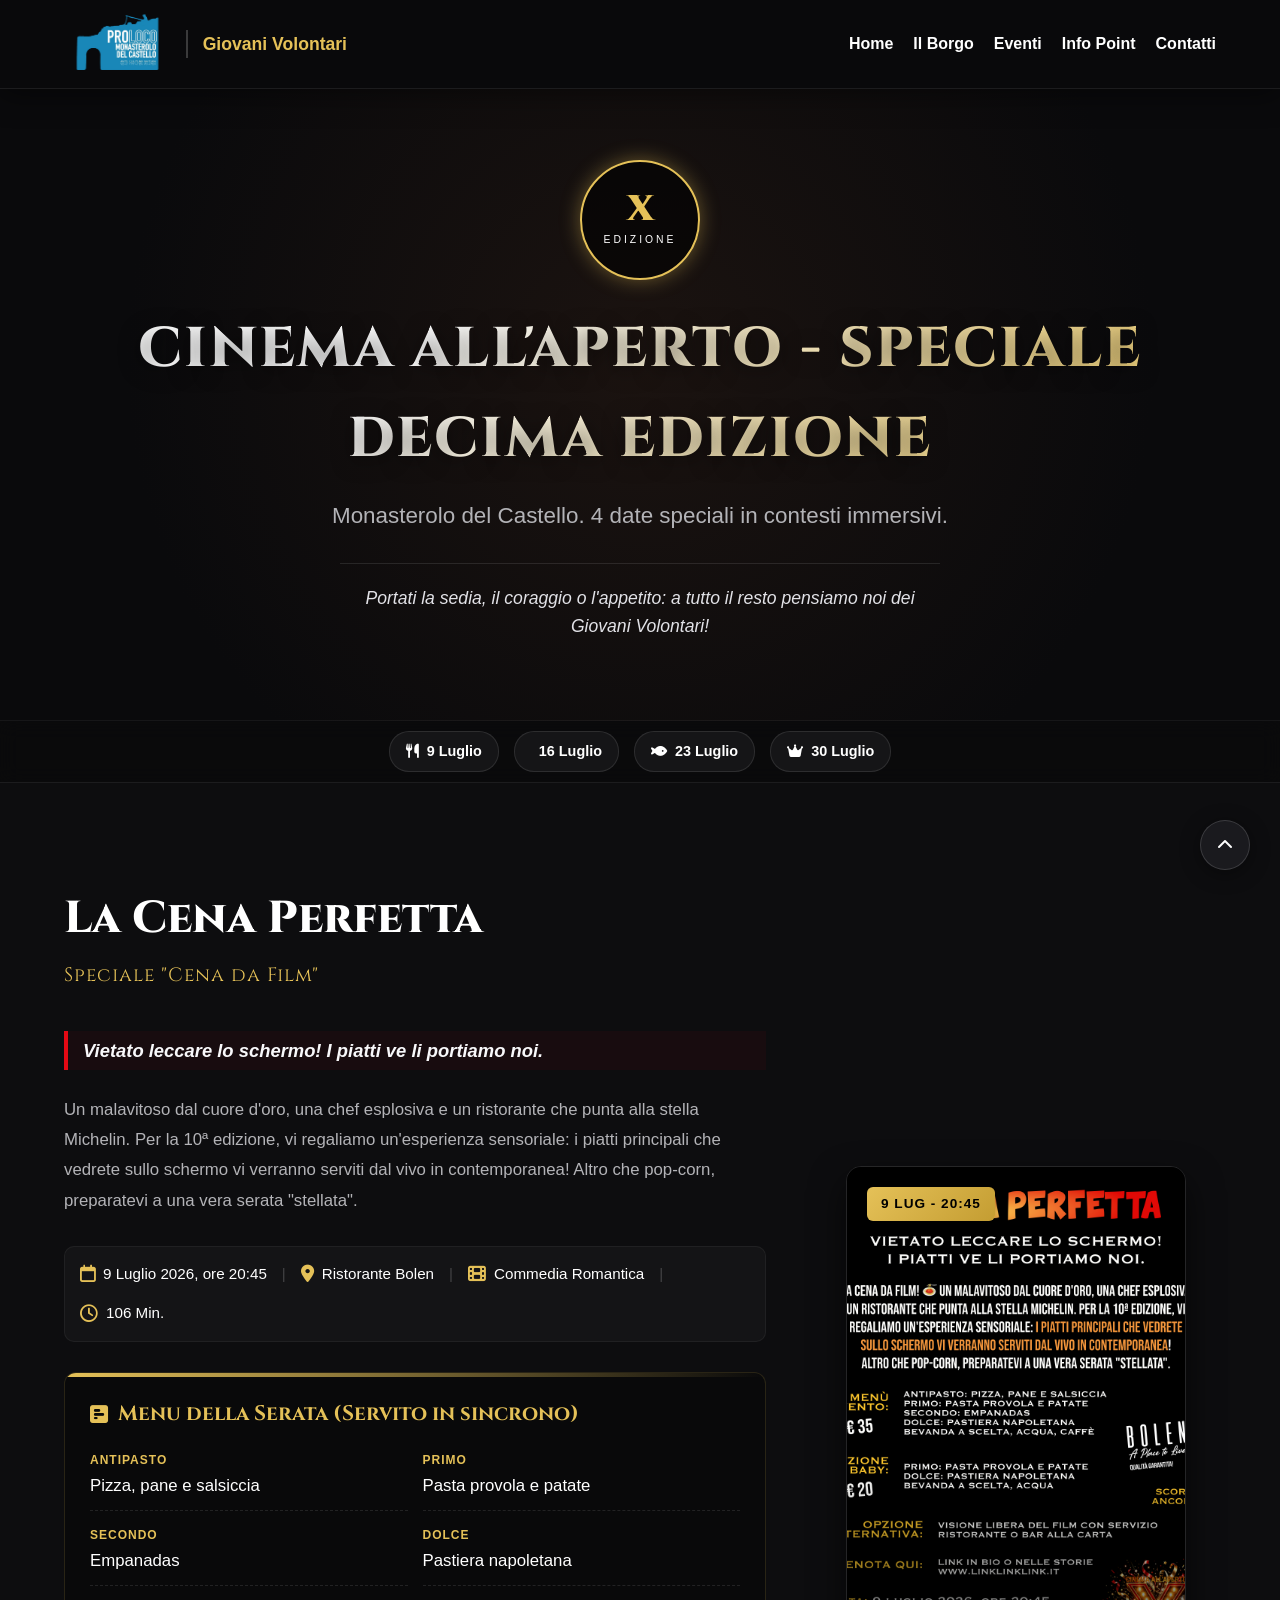
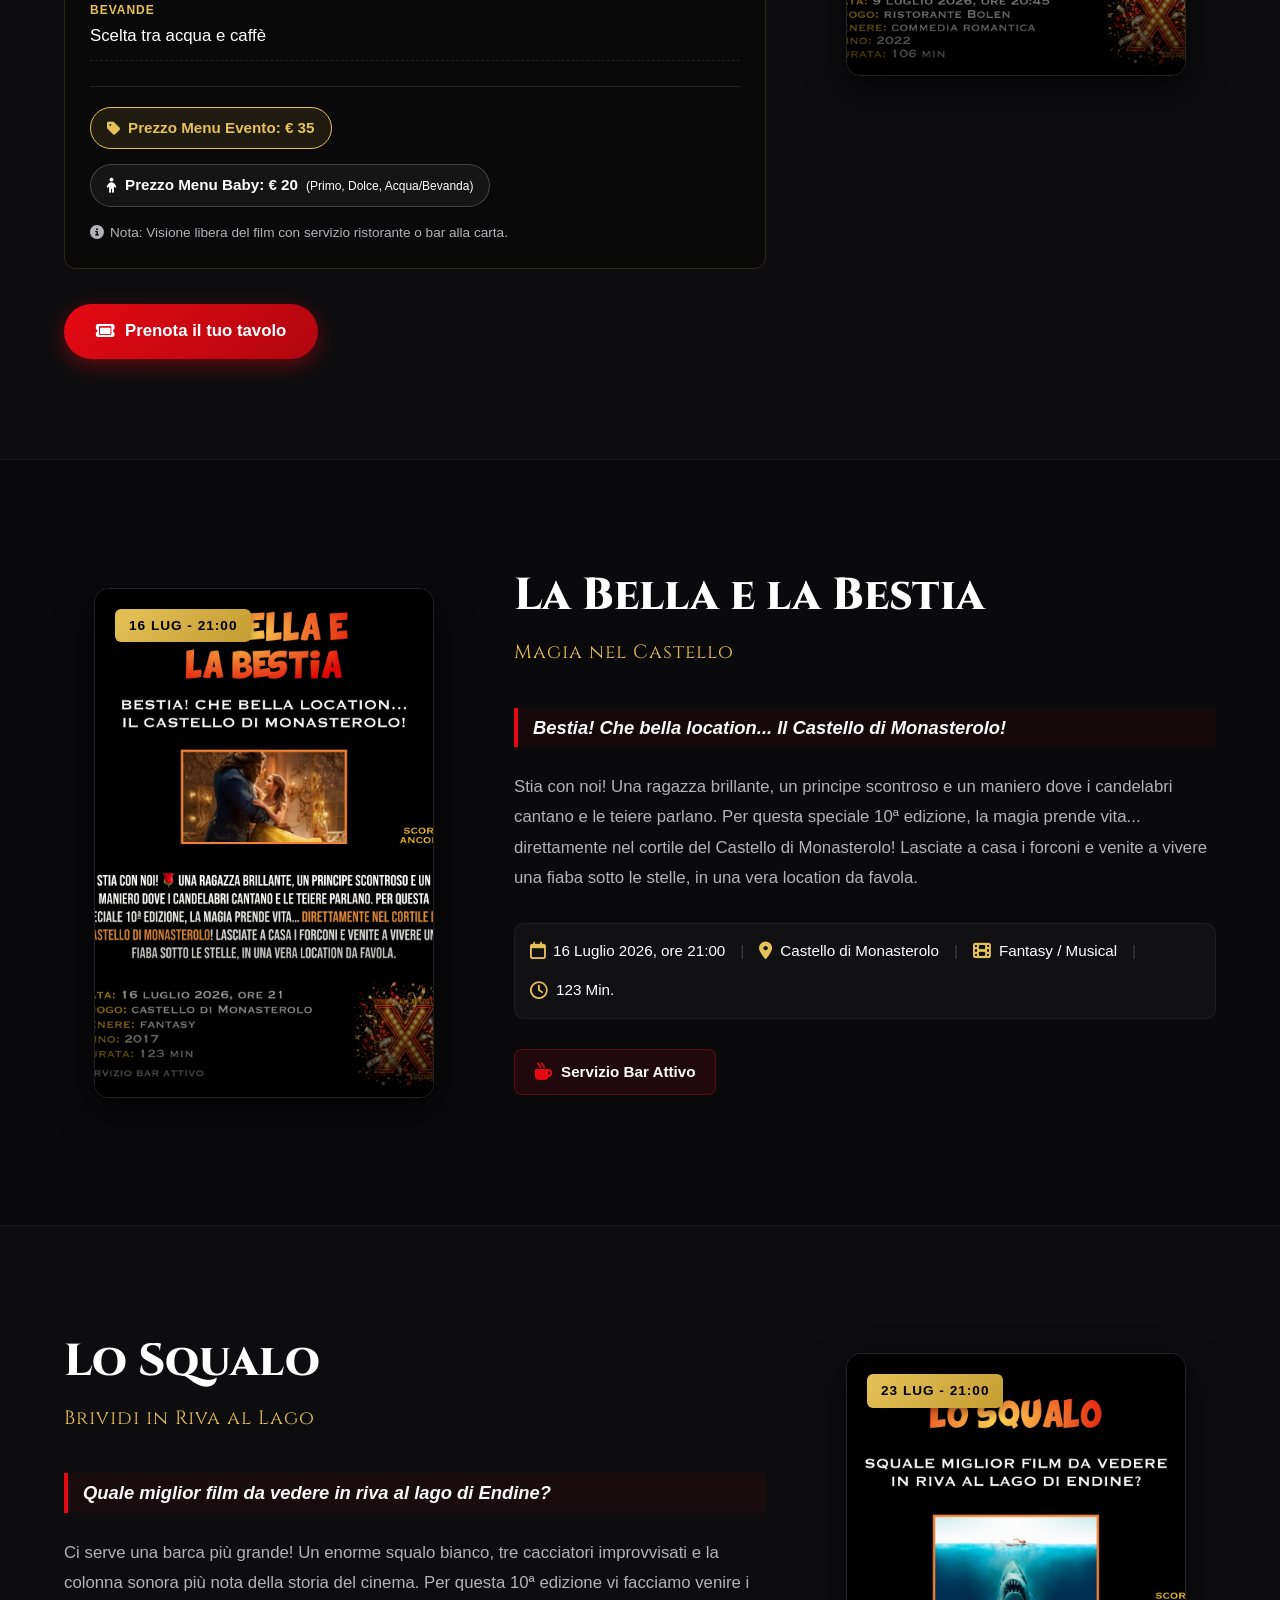
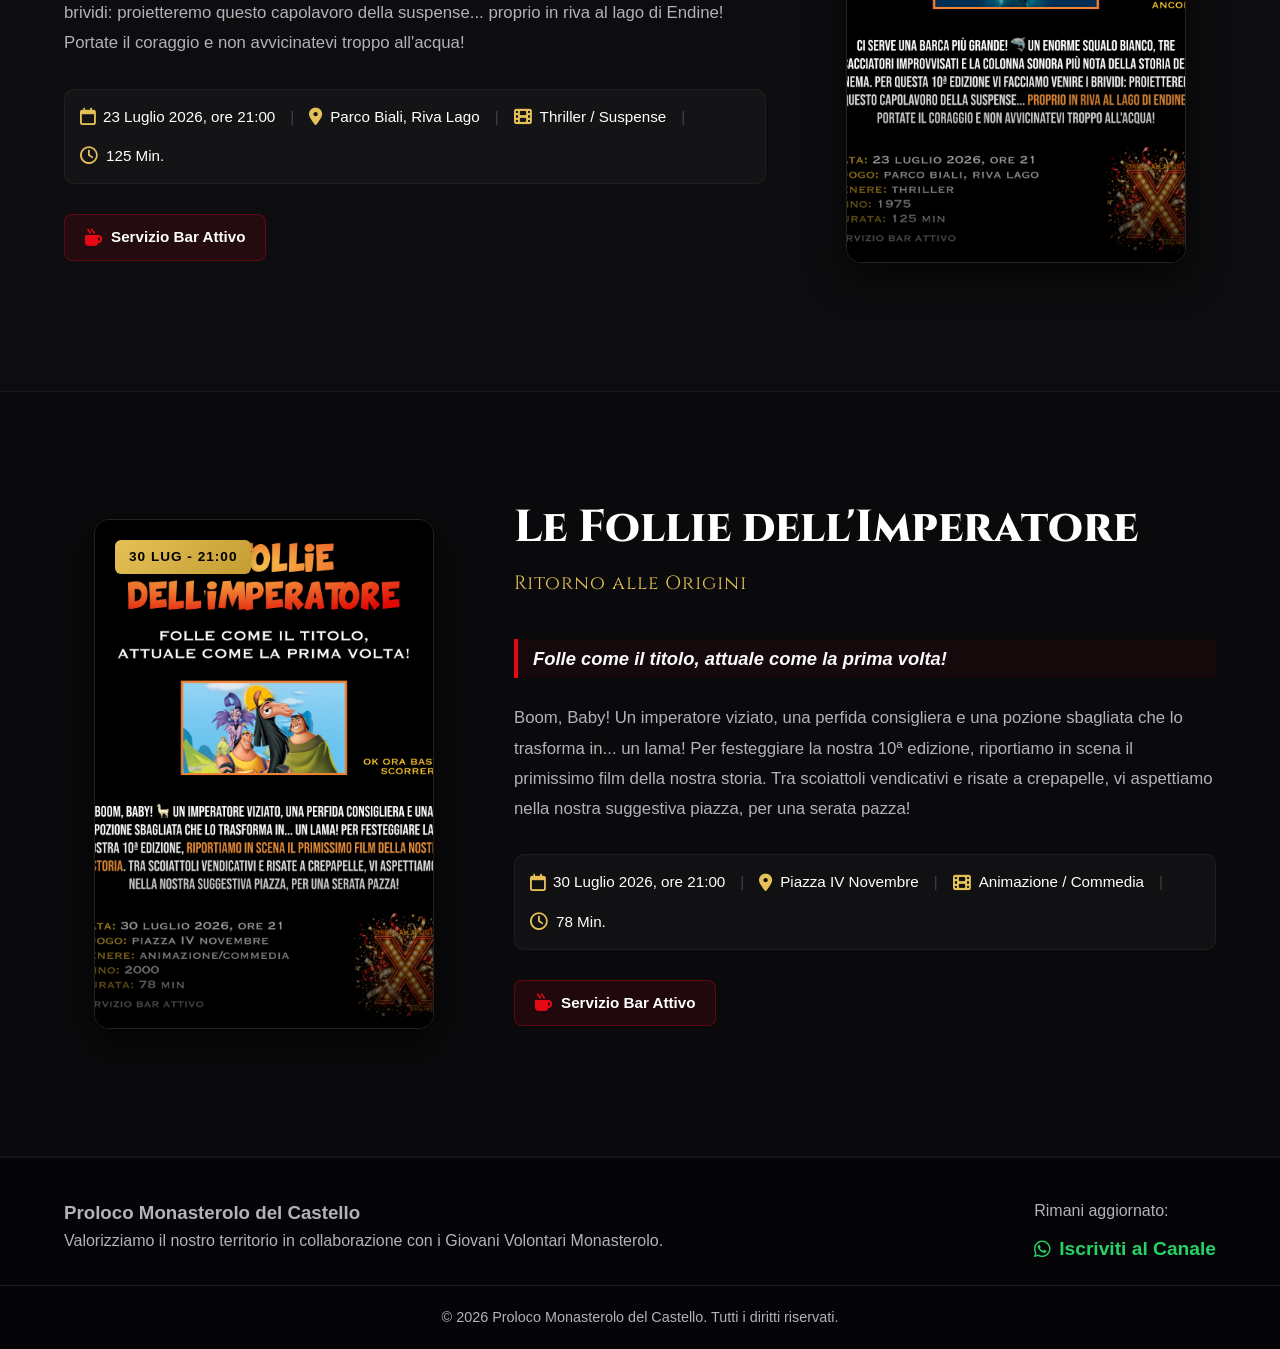
==== cinema-decima-edizione.html @ 90b1f56e "Aggiunta pagina cinema" ====
<!DOCTYPE html>
<html lang="it">
<head>
    <meta charset="UTF-8">
    <meta name="viewport" content="width=device-width, initial-scale=1.0">
    <title>Cinema all'Aperto - Decima Edizione | Giovani Volontari Monasterolo</title>
    <link rel="stylesheet" href="assets/css/style.css">
    <link rel="stylesheet" href="https://cdnjs.cloudflare.com/ajax/libs/font-awesome/6.4.0/css/all.min.css">
    <!-- Premium Google Fonts for Cinematic Look -->
    <link href="https://fonts.googleapis.com/css2?family=Cinzel:wght@600;800;900&family=Outfit:wght@300;400;500;600;700&display=swap" rel="stylesheet">
    
    <style>
        /* --- Tema Scuro Cinematografico e Variabili Locali --- */
        :root {
            --cinema-dark: #0a0a0c;
            --cinema-card: #141418;
            --cinema-gold: #e5c158;
            --cinema-gold-glow: rgba(229, 193, 88, 0.4);
            --cinema-red: #e50914;
            --cinema-red-glow: rgba(229, 9, 20, 0.4);
            --cinema-text-gray: #b3b3b7;
            --font-display: 'Cinzel', serif;
            --font-body: 'Outfit', sans-serif;
        }

        body.cinema-theme {
            background-color: var(--cinema-dark);
            color: #ffffff;
            font-family: var(--font-body);
            overflow-x: hidden;
            scroll-behavior: smooth;
        }

        /* --- Navbar Override --- */
        .cinema-theme .navbar {
            background-color: rgba(10, 10, 12, 0.95);
            backdrop-filter: blur(10px);
            border-bottom: 1px solid rgba(255, 255, 255, 0.08);
            box-shadow: 0 4px 30px rgba(0, 0, 0, 0.5);
        }

        .cinema-theme .navbar .logo-group .giovani-link {
            color: var(--cinema-gold);
            border-left-color: rgba(255, 255, 255, 0.2);
        }

        .cinema-theme .navbar .logo-group .giovani-link:hover {
            color: #ffffff;
            text-shadow: 0 0 10px var(--cinema-gold-glow);
        }

        .cinema-theme .nav-links a {
            color: #ffffff;
        }

        .cinema-theme .nav-links a:hover {
            color: var(--cinema-gold);
            text-shadow: 0 0 8px var(--cinema-gold-glow);
        }

        /* --- Header Celebrativo --- */
        .cinema-header {
            position: relative;
            padding: 160px 0 80px 0;
            background: radial-gradient(circle at center, #1b1310 0%, var(--cinema-dark) 70%);
            text-align: center;
            border-bottom: 1px solid rgba(255, 255, 255, 0.05);
        }

        .celebrative-badge {
            display: inline-flex;
            flex-direction: column;
            align-items: center;
            justify-content: center;
            border: 2px solid var(--cinema-gold);
            padding: 15px 25px;
            border-radius: 50%;
            width: 120px;
            height: 120px;
            margin-bottom: 25px;
            background: rgba(0, 0, 0, 0.6);
            box-shadow: 0 0 20px var(--cinema-gold-glow);
            animation: pulse-gold 3s infinite;
        }

        .celebrative-badge .number {
            font-family: var(--font-display);
            font-size: 2.2rem;
            font-weight: 900;
            color: var(--cinema-gold);
            line-height: 1;
        }

        .celebrative-badge .text {
            font-size: 0.65rem;
            letter-spacing: 3px;
            text-transform: uppercase;
            color: #ffffff;
            margin-top: 5px;
        }

        .cinema-header h1 {
            font-family: var(--font-display);
            font-size: clamp(2rem, 5vw, 3.5rem);
            font-weight: 800;
            letter-spacing: 2px;
            margin-bottom: 15px;
            background: linear-gradient(135deg, #ffffff 30%, var(--cinema-gold) 100%);
            -webkit-background-clip: text;
            -webkit-text-fill-color: transparent;
            text-shadow: 0 4px 20px rgba(0,0,0,0.5);
        }

        .cinema-header .subtitle {
            font-size: clamp(1rem, 2.5vw, 1.4rem);
            color: var(--cinema-text-gray);
            max-width: 700px;
            margin: 0 auto 30px auto;
            line-height: 1.5;
            font-weight: 300;
        }

        .cinema-intro-text {
            max-width: 600px;
            margin: 0 auto;
            font-size: 1.1rem;
            color: #e2e2e7;
            font-style: italic;
            border-top: 1px solid rgba(255,255,255,0.1);
            padding-top: 20px;
        }

        /* --- Floating Navigation Mini-Menu --- */
        .cinema-nav-bar {
            position: sticky;
            top: 80px;
            z-index: 99;
            background: rgba(10, 10, 12, 0.9);
            backdrop-filter: blur(10px);
            border-bottom: 1px solid rgba(255, 255, 255, 0.08);
            padding: 10px 0;
            overflow-x: auto;
            white-space: nowrap;
        }

        .cinema-nav-container {
            display: flex;
            justify-content: center;
            gap: 15px;
            padding: 0 15px;
        }

        .cinema-nav-link {
            text-decoration: none;
            color: #ffffff;
            font-weight: 600;
            font-size: 0.9rem;
            padding: 8px 16px;
            border-radius: 20px;
            background: rgba(255, 255, 255, 0.05);
            border: 1px solid rgba(255, 255, 255, 0.1);
            transition: all 0.3s ease;
            display: inline-flex;
            align-items: center;
            gap: 8px;
        }

        .cinema-nav-link:hover, .cinema-nav-link.active {
            background: linear-gradient(135deg, var(--cinema-red) 0%, #b0060e 100%);
            border-color: var(--cinema-red);
            box-shadow: 0 4px 15px var(--cinema-red-glow);
            transform: translateY(-2px);
        }

        /* --- Sezioni Eventi --- */
        .cinema-section {
            padding: 100px 0;
            border-bottom: 1px solid rgba(255, 255, 255, 0.05);
        }

        .cinema-section:nth-child(even) {
            background-color: rgba(255, 255, 255, 0.01);
        }

        .movie-grid {
            display: grid;
            grid-template-columns: 1fr;
            gap: 50px;
            align-items: center;
        }

        @media (min-width: 992px) {
            .movie-grid {
                grid-template-columns: 400px 1fr;
            }
            .cinema-section:nth-child(even) .movie-grid {
                grid-template-columns: 1fr 400px;
            }
            .cinema-section:nth-child(even) .movie-poster-column {
                order: 2;
            }
        }

        /* --- Poster Column --- */
        .movie-poster-column {
            position: relative;
            display: flex;
            justify-content: center;
        }

        .poster-wrapper {
            position: relative;
            width: 100%;
            max-width: 340px;
            aspect-ratio: 2/3;
            border-radius: 15px;
            overflow: hidden;
            box-shadow: 0 15px 35px rgba(0, 0, 0, 0.6);
            border: 1px solid rgba(255, 255, 255, 0.1);
            transition: transform 0.5s ease, box-shadow 0.5s ease;
        }

        .poster-wrapper::before {
            content: '';
            position: absolute;
            top: 0;
            left: 0;
            width: 100%;
            height: 100%;
            background: linear-gradient(to top, rgba(0,0,0,0.8) 0%, rgba(0,0,0,0) 40%);
            z-index: 2;
        }

        .poster-wrapper:hover {
            transform: scale(1.03) translateY(-10px);
            box-shadow: 0 20px 40px rgba(229, 193, 88, 0.2);
            border-color: var(--cinema-gold);
        }

        .movie-poster {
            width: 100%;
            height: 100%;
            object-fit: cover;
            transition: transform 0.5s ease;
        }

        .poster-wrapper:hover .movie-poster {
            transform: scale(1.05);
        }

        .movie-badge-top {
            position: absolute;
            top: 20px;
            left: 20px;
            background: linear-gradient(135deg, var(--cinema-gold) 0%, #c49d32 100%);
            color: #000000;
            padding: 6px 14px;
            font-weight: 700;
            border-radius: 6px;
            font-size: 0.85rem;
            z-index: 3;
            box-shadow: 0 4px 10px rgba(0,0,0,0.3);
            text-transform: uppercase;
            letter-spacing: 1px;
        }

        /* --- Info Column --- */
        .movie-info-column {
            display: flex;
            flex-direction: column;
        }

        .movie-header-block {
            margin-bottom: 25px;
        }

        .movie-header-block h2 {
            font-family: var(--font-display);
            font-size: clamp(2rem, 4vw, 2.8rem);
            font-weight: 800;
            margin-bottom: 5px;
            color: #ffffff;
        }

        .movie-header-block .movie-subtitle {
            font-family: var(--font-display);
            font-size: 1.2rem;
            color: var(--cinema-gold);
            letter-spacing: 1px;
            margin-bottom: 15px;
        }

        .tagline-box {
            border-left: 4px solid var(--cinema-red);
            padding: 5px 0 5px 15px;
            font-size: 1.15rem;
            font-weight: 600;
            font-style: italic;
            color: #f8f8fa;
            margin-bottom: 25px;
            background: rgba(229, 9, 20, 0.05);
        }

        .movie-desc {
            font-size: 1.05rem;
            line-height: 1.8;
            color: var(--cinema-text-gray);
            margin-bottom: 30px;
        }

        /* --- Technical Details Bar --- */
        .tech-details {
            display: flex;
            flex-wrap: wrap;
            gap: 15px;
            padding: 15px;
            background: rgba(255, 255, 255, 0.03);
            border-radius: 10px;
            border: 1px solid rgba(255, 255, 255, 0.05);
            margin-bottom: 30px;
        }

        .tech-item {
            display: flex;
            align-items: center;
            gap: 8px;
            font-size: 0.95rem;
            color: #ffffff;
        }

        .tech-item i {
            color: var(--cinema-gold);
            font-size: 1.1rem;
        }

        .tech-item.separator {
            color: rgba(255, 255, 255, 0.2);
        }

        /* --- Food Menu Grid (Special for Cena Perfetta) --- */
        .menu-container {
            margin-bottom: 35px;
            background: rgba(0, 0, 0, 0.3);
            border-radius: 12px;
            border: 1px solid rgba(229, 193, 88, 0.15);
            padding: 25px;
            position: relative;
            overflow: hidden;
        }

        .menu-container::before {
            content: '';
            position: absolute;
            top: 0;
            left: 0;
            width: 100%;
            height: 4px;
            background: linear-gradient(90deg, var(--cinema-gold) 0%, transparent 100%);
        }

        .menu-title {
            font-family: var(--font-display);
            font-size: 1.3rem;
            font-weight: 700;
            color: var(--cinema-gold);
            margin-bottom: 20px;
            display: flex;
            align-items: center;
            gap: 10px;
        }

        .menu-grid {
            display: grid;
            grid-template-columns: 1fr;
            gap: 15px;
            margin-bottom: 20px;
        }

        @media (min-width: 576px) {
            .menu-grid {
                grid-template-columns: 1fr 1fr;
            }
        }

        .menu-item {
            display: flex;
            flex-direction: column;
            padding-bottom: 10px;
            border-bottom: 1px dashed rgba(255, 255, 255, 0.1);
        }

        .menu-item-course {
            font-size: 0.75rem;
            text-transform: uppercase;
            letter-spacing: 1px;
            color: var(--cinema-gold);
            font-weight: 700;
            margin-bottom: 3px;
        }

        .menu-item-name {
            font-size: 1.05rem;
            font-weight: 500;
            color: #ffffff;
        }

        .pricing-box {
            display: flex;
            flex-wrap: wrap;
            gap: 15px;
            margin-top: 25px;
            padding-top: 20px;
            border-top: 1px solid rgba(255, 255, 255, 0.1);
        }

        .price-badge {
            background: rgba(229, 193, 88, 0.1);
            border: 1px solid var(--cinema-gold);
            color: var(--cinema-gold);
            padding: 8px 16px;
            border-radius: 30px;
            font-weight: 700;
            font-size: 0.95rem;
            display: inline-flex;
            align-items: center;
            gap: 8px;
        }

        .price-badge.baby {
            background: rgba(255, 255, 255, 0.05);
            border: 1px solid rgba(255, 255, 255, 0.2);
            color: #ffffff;
        }

        .menu-note {
            font-size: 0.85rem;
            color: var(--cinema-text-gray);
            margin-top: 15px;
            display: flex;
            align-items: center;
            gap: 6px;
        }

        /* --- Extra / Service Bar badge --- */
        .extra-box {
            display: inline-flex;
            align-items: center;
            gap: 8px;
            padding: 10px 20px;
            background: rgba(229, 9, 20, 0.1);
            border: 1px solid rgba(229, 9, 20, 0.3);
            color: #ffffff;
            border-radius: 8px;
            font-weight: 600;
            font-size: 0.95rem;
            margin-bottom: 30px;
            align-self: flex-start;
        }

        .extra-box i {
            color: var(--cinema-red);
            font-size: 1.1rem;
        }

        /* --- CTAs --- */
        .cinema-btn {
            display: inline-flex;
            align-items: center;
            justify-content: center;
            gap: 10px;
            padding: 14px 32px;
            background: linear-gradient(135deg, var(--cinema-red) 0%, #b0060e 100%);
            color: #ffffff;
            font-weight: 700;
            font-size: 1.05rem;
            text-decoration: none;
            border-radius: 30px;
            box-shadow: 0 6px 20px var(--cinema-red-glow);
            transition: all 0.3s ease;
            border: none;
            cursor: pointer;
            align-self: flex-start;
        }

        .cinema-btn:hover {
            transform: translateY(-3px);
            box-shadow: 0 10px 25px var(--cinema-red-glow);
            filter: brightness(1.1);
        }

        /* --- Floating Actions & Back to Top --- */
        .floating-actions {
            position: fixed;
            bottom: 30px;
            right: 30px;
            display: flex;
            flex-direction: column;
            gap: 15px;
            z-index: 999;
        }

        .btn-floating {
            width: 50px;
            height: 50px;
            background-color: #1a1a1e;
            border: 1px solid rgba(255, 255, 255, 0.15);
            color: #ffffff;
            border-radius: 50%;
            display: flex;
            align-items: center;
            justify-content: center;
            cursor: pointer;
            box-shadow: 0 4px 20px rgba(0,0,0,0.4);
            transition: all 0.3s ease;
            text-decoration: none;
        }

        .btn-floating:hover {
            background-color: var(--cinema-gold);
            color: #000000;
            border-color: var(--cinema-gold);
            transform: translateY(-3px);
            box-shadow: 0 6px 25px var(--cinema-gold-glow);
        }

        /* --- Animations --- */
        @keyframes pulse-gold {
            0% {
                box-shadow: 0 0 0 0 rgba(229, 193, 88, 0.4);
            }
            70% {
                box-shadow: 0 0 0 15px rgba(229, 193, 88, 0);
            }
            100% {
                box-shadow: 0 0 0 0 rgba(229, 193, 88, 0);
            }
        }

        /* --- Footer Override for Dark Theme --- */
        .cinema-theme footer {
            background-color: #050507;
            border-top: 1px solid rgba(255, 255, 255, 0.05);
            color: var(--cinema-text-gray);
        }

        /* Mobile Adjustments */
        @media (max-width: 768px) {
            .cinema-header {
                padding: 130px 0 60px 0;
            }
            .cinema-nav-bar {
                top: 80px;
            }
            .tech-details {
                flex-direction: column;
                align-items: flex-start;
                gap: 8px;
            }
            .tech-item.separator {
                display: none;
            }
            .cinema-section {
                padding: 60px 0;
            }
            .floating-actions {
                bottom: 20px;
                right: 20px;
            }
        }
    </style>
</head>
<body class="cinema-theme">

    <!-- HEADER/NAVBAR -->
    <header class="navbar">
        <div class="container nav-container">
            <div class="logo-group">
                <a href="index.html" class="logo">
                    <img src="assets/img/logo-proloco.png" alt="Logo Proloco Monasterolo del Castello">
                </a>
                <a href="giovani-volontari.html" class="giovani-link">Giovani Volontari</a>
            </div>
            <nav>
                <ul class="nav-links">
                    <li><a href="index.html#home">Home</a></li>
                    <li><a href="index.html#scopri">Il Borgo</a></li>
                    <li><a href="tutti-eventi.html">Eventi</a></li>
                    <li><a href="index.html#info-point">Info Point</a></li>
                    <li><a href="#contatti">Contatti</a></li>
                </ul>
            </nav>
        </div>
    </header>

    <!-- CELEBRATIVE HEADER -->
    <section class="cinema-header">
        <div class="container">
            <div class="celebrative-badge">
                <span class="number">X</span>
                <span class="text">Edizione</span>
            </div>
            <h1>CINEMA ALL'APERTO - SPECIALE DECIMA EDIZIONE</h1>
            <p class="subtitle">Monasterolo del Castello. 4 date speciali in contesti immersivi.</p>
            <p class="cinema-intro-text">
                Portati la sedia, il coraggio o l'appetito: a tutto il resto pensiamo noi dei Giovani Volontari!
            </p>
        </div>
    </section>

    <!-- STICKY MINI-MENU FOR NAVIGATION -->
    <nav class="cinema-nav-bar" id="cinema-subnav">
        <div class="cinema-nav-container">
            <a href="#cena-perfetta" class="cinema-nav-link"><i class="fa-solid fa-utensils"></i> 9 Luglio</a>
            <a href="#bella-bestia" class="cinema-nav-link"><i class="fa-solid fa-castle"></i> 16 Luglio</a>
            <a href="#lo-squalo" class="cinema-nav-link"><i class="fa-solid fa-fish"></i> 23 Luglio</a>
            <a href="#follie-imperatore" class="cinema-nav-link"><i class="fa-solid fa-crown"></i> 30 Luglio</a>
        </div>
    </nav>

    <!-- SECTION 1: LA CENA PERFETTA -->
    <section id="cena-perfetta" class="cinema-section">
        <div class="container">
            <div class="movie-grid">
                <div class="movie-poster-column">
                    <div class="poster-wrapper">
                        <span class="movie-badge-top">9 LUG - 20:45</span>
                        <img src="assets/img/cena-perfetta.jpeg" alt="La Cena Perfetta" class="movie-poster" onerror="this.src='assets/img/Monasterolo.jpg'">
                    </div>
                </div>
                <div class="movie-info-column">
                    <div class="movie-header-block">
                        <h2>La Cena Perfetta</h2>
                        <div class="movie-subtitle">Speciale "Cena da Film"</div>
                    </div>
                    
                    <div class="tagline-box">
                        Vietato leccare lo schermo! I piatti ve li portiamo noi.
                    </div>

                    <p class="movie-desc">
                        Un malavitoso dal cuore d'oro, una chef esplosiva e un ristorante che punta alla stella Michelin. 
                        Per la 10ª edizione, vi regaliamo un'esperienza sensoriale: i piatti principali che vedrete sullo schermo vi verranno serviti dal vivo in contemporanea! Altro che pop-corn, preparatevi a una vera serata "stellata".
                    </p>

                    <!-- Technical Details -->
                    <div class="tech-details">
                        <span class="tech-item"><i class="fa-regular fa-calendar"></i> 9 Luglio 2026, ore 20:45</span>
                        <span class="tech-item separator">|</span>
                        <span class="tech-item"><i class="fa-solid fa-location-dot"></i> Ristorante Bolen</span>
                        <span class="tech-item separator">|</span>
                        <span class="tech-item"><i class="fa-solid fa-film"></i> Commedia Romantica</span>
                        <span class="tech-item separator">|</span>
                        <span class="tech-item"><i class="fa-regular fa-clock"></i> 106 Min.</span>
                    </div>

                    <!-- Food Menu -->
                    <div class="menu-container">
                        <div class="menu-title">
                            <i class="fa-solid fa-square-poll-horizontal"></i> Menu della Serata (Servito in sincrono)
                        </div>
                        <div class="menu-grid">
                            <div class="menu-item">
                                <span class="menu-item-course">Antipasto</span>
                                <span class="menu-item-name">Pizza, pane e salsiccia</span>
                            </div>
                            <div class="menu-item">
                                <span class="menu-item-course">Primo</span>
                                <span class="menu-item-name">Pasta provola e patate</span>
                            </div>
                            <div class="menu-item">
                                <span class="menu-item-course">Secondo</span>
                                <span class="menu-item-name">Empanadas</span>
                            </div>
                            <div class="menu-item">
                                <span class="menu-item-course">Dolce</span>
                                <span class="menu-item-name">Pastiera napoletana</span>
                            </div>
                            <div class="menu-item" style="grid-column: 1 / -1;">
                                <span class="menu-item-course">Bevande</span>
                                <span class="menu-item-name">Scelta tra acqua e caffè</span>
                            </div>
                        </div>
                        
                        <div class="pricing-box">
                            <span class="price-badge"><i class="fa-solid fa-tag"></i> Prezzo Menu Evento: € 35</span>
                            <span class="price-badge baby"><i class="fa-solid fa-child"></i> Prezzo Menu Baby: € 20 <small style="display:block; font-weight:normal; font-size:0.75rem; margin-top:2px;">(Primo, Dolce, Acqua/Bevanda)</small></span>
                        </div>
                        
                        <div class="menu-note">
                            <i class="fa-solid fa-circle-info"></i>
                            <span>Nota: Visione libera del film con servizio ristorante o bar alla carta.</span>
                        </div>
                    </div>

                    <a href="https://www.linklinklink.it" target="_blank" rel="noopener noreferrer" class="cinema-btn">
                        <i class="fa-solid fa-ticket"></i> Prenota il tuo tavolo
                    </a>
                </div>
            </div>
        </div>
    </section>

    <!-- SECTION 2: LA BELLA E LA BESTIA -->
    <section id="bella-bestia" class="cinema-section">
        <div class="container">
            <div class="movie-grid">
                <div class="movie-poster-column">
                    <div class="poster-wrapper">
                        <span class="movie-badge-top">16 LUG - 21:00</span>
                        <img src="assets/img/bella-bestia.jpeg" alt="La Bella e la Bestia" class="movie-poster" onerror="this.src='assets/img/Monasterolo.jpg'">
                    </div>
                </div>
                <div class="movie-info-column">
                    <div class="movie-header-block">
                        <h2>La Bella e la Bestia</h2>
                        <div class="movie-subtitle">Magia nel Castello</div>
                    </div>
                    
                    <div class="tagline-box">
                        Bestia! Che bella location... Il Castello di Monasterolo!
                    </div>

                    <p class="movie-desc">
                        Stia con noi! Una ragazza brillante, un principe scontroso e un maniero dove i candelabri cantano e le teiere parlano. 
                        Per questa speciale 10ª edizione, la magia prende vita... direttamente nel cortile del Castello di Monasterolo! Lasciate a casa i forconi e venite a vivere una fiaba sotto le stelle, in una vera location da favola.
                    </p>

                    <!-- Technical Details -->
                    <div class="tech-details">
                        <span class="tech-item"><i class="fa-regular fa-calendar"></i> 16 Luglio 2026, ore 21:00</span>
                        <span class="tech-item separator">|</span>
                        <span class="tech-item"><i class="fa-solid fa-location-dot"></i> Castello di Monasterolo</span>
                        <span class="tech-item separator">|</span>
                        <span class="tech-item"><i class="fa-solid fa-film"></i> Fantasy / Musical</span>
                        <span class="tech-item separator">|</span>
                        <span class="tech-item"><i class="fa-regular fa-clock"></i> 123 Min.</span>
                    </div>

                    <!-- Extras -->
                    <div class="extra-box">
                        <i class="fa-solid fa-mug-hot"></i> Servizio Bar Attivo
                    </div>
                </div>
            </div>
        </div>
    </section>

    <!-- SECTION 3: LO SQUALO -->
    <section id="lo-squalo" class="cinema-section">
        <div class="container">
            <div class="movie-grid">
                <div class="movie-poster-column">
                    <div class="poster-wrapper">
                        <span class="movie-badge-top">23 LUG - 21:00</span>
                        <img src="assets/img/lo-squalo.jpeg" alt="Lo Squalo" class="movie-poster" onerror="this.src='assets/img/Monasterolo.jpg'">
                    </div>
                </div>
                <div class="movie-info-column">
                    <div class="movie-header-block">
                        <h2>Lo Squalo</h2>
                        <div class="movie-subtitle">Brividi in Riva al Lago</div>
                    </div>
                    
                    <div class="tagline-box">
                        Quale miglior film da vedere in riva al lago di Endine?
                    </div>

                    <p class="movie-desc">
                        Ci serve una barca più grande! Un enorme squalo bianco, tre cacciatori improvvisati e la colonna sonora più nota della storia del cinema. 
                        Per questa 10ª edizione vi facciamo venire i brividi: proietteremo questo capolavoro della suspense... proprio in riva al lago di Endine! Portate il coraggio e non avvicinatevi troppo all'acqua!
                    </p>

                    <!-- Technical Details -->
                    <div class="tech-details">
                        <span class="tech-item"><i class="fa-regular fa-calendar"></i> 23 Luglio 2026, ore 21:00</span>
                        <span class="tech-item separator">|</span>
                        <span class="tech-item"><i class="fa-solid fa-location-dot"></i> Parco Biali, Riva Lago</span>
                        <span class="tech-item separator">|</span>
                        <span class="tech-item"><i class="fa-solid fa-film"></i> Thriller / Suspense</span>
                        <span class="tech-item separator">|</span>
                        <span class="tech-item"><i class="fa-regular fa-clock"></i> 125 Min.</span>
                    </div>

                    <!-- Extras -->
                    <div class="extra-box">
                        <i class="fa-solid fa-mug-hot"></i> Servizio Bar Attivo
                    </div>
                </div>
            </div>
        </div>
    </section>

    <!-- SECTION 4: LE FOLLIE DELL'IMPERATORE -->
    <section id="follie-imperatore" class="cinema-section">
        <div class="container">
            <div class="movie-grid">
                <div class="movie-poster-column">
                    <div class="poster-wrapper">
                        <span class="movie-badge-top">30 LUG - 21:00</span>
                        <img src="assets/img/follie-imperatore.jpeg" alt="Le Follie dell'Imperatore" class="movie-poster" onerror="this.src='assets/img/Monasterolo.jpg'">
                    </div>
                </div>
                <div class="movie-info-column">
                    <div class="movie-header-block">
                        <h2>Le Follie dell'Imperatore</h2>
                        <div class="movie-subtitle">Ritorno alle Origini</div>
                    </div>
                    
                    <div class="tagline-box">
                        Folle come il titolo, attuale come la prima volta!
                    </div>

                    <p class="movie-desc">
                        Boom, Baby! Un imperatore viziato, una perfida consigliera e una pozione sbagliata che lo trasforma in... un lama! 
                        Per festeggiare la nostra 10ª edizione, riportiamo in scena il primissimo film della nostra storia. Tra scoiattoli vendicativi e risate a crepapelle, vi aspettiamo nella nostra suggestiva piazza, per una serata pazza!
                    </p>

                    <!-- Technical Details -->
                    <div class="tech-details">
                        <span class="tech-item"><i class="fa-regular fa-calendar"></i> 30 Luglio 2026, ore 21:00</span>
                        <span class="tech-item separator">|</span>
                        <span class="tech-item"><i class="fa-solid fa-location-dot"></i> Piazza IV Novembre</span>
                        <span class="tech-item separator">|</span>
                        <span class="tech-item"><i class="fa-solid fa-film"></i> Animazione / Commedia</span>
                        <span class="tech-item separator">|</span>
                        <span class="tech-item"><i class="fa-regular fa-clock"></i> 78 Min.</span>
                    </div>

                    <!-- Extras -->
                    <div class="extra-box">
                        <i class="fa-solid fa-mug-hot"></i> Servizio Bar Attivo
                    </div>
                </div>
            </div>
        </div>
    </section>

    <!-- FLOATING ACTIONS: MINI-NAVBAR & BACK TO TOP -->
    <div class="floating-actions">
        <a href="#" class="btn-floating" id="btn-back-to-top" title="Torna all'inizio">
            <i class="fa-solid fa-chevron-up"></i>
        </a>
    </div>

    <!-- FOOTER -->
    <footer id="contatti">
        <div class="container footer-content">
            <div class="footer-info">
                <h3>Proloco Monasterolo del Castello</h3>
                <p>Valorizziamo il nostro territorio in collaborazione con i Giovani Volontari Monasterolo.</p>
            </div>
            <div class="footer-social">
                <p>Rimani aggiornato:</p>
                <a href="https://whatsapp.com/channel/0029VaisvW07DAX7TVEEa43T" target="_blank" class="social-link wa-link">
                    <i class="fa-brands fa-whatsapp"></i> Iscriviti al Canale
                </a>
            </div>
        </div>
        <div class="footer-bottom">
            <p>&copy; 2026 Proloco Monasterolo del Castello. Tutti i diritti riservati.</p>
        </div>
    </footer>

    <script src="assets/js/script.js"></script>
    <script>
        // --- Gestione Interfaccia e Interattività Locale della Pagina ---

        document.addEventListener('DOMContentLoaded', () => {
            // 1. Back to Top Button
            const backToTopBtn = document.getElementById('btn-back-to-top');
            
            window.addEventListener('scroll', () => {
                if (window.scrollY > 300) {
                    backToTopBtn.style.opacity = '1';
                    backToTopBtn.style.pointerEvents = 'auto';
                } else {
                    backToTopBtn.style.opacity = '0';
                    backToTopBtn.style.pointerEvents = 'none';
                }
            });

            // Set initially invisible
            backToTopBtn.style.opacity = '0';
            backToTopBtn.style.transition = 'opacity 0.3s ease, transform 0.3s ease';

            // 2. Active State on Sub-navigation during scroll (Spy effect)
            const sections = document.querySelectorAll('.cinema-section');
            const subNavLinks = document.querySelectorAll('.cinema-nav-link');

            window.addEventListener('scroll', () => {
                let current = '';
                const scrollPos = window.scrollY + 180; // Offset for header + subnav

                sections.forEach(section => {
                    const sectionTop = section.offsetTop;
                    const sectionHeight = section.clientHeight;
                    
                    if (scrollPos >= sectionTop && scrollPos < sectionTop + sectionHeight) {
                        current = section.getAttribute('id');
                    }
                });

                subNavLinks.forEach(link => {
                    link.classList.remove('active');
                    if (link.getAttribute('href') === `#${current}`) {
                        link.classList.add('active');
                    }
                });
            });

            // 3. Smooth scrolling when page is loaded with hash link
            if (window.location.hash) {
                const target = document.querySelector(window.location.hash);
                if (target) {
                    setTimeout(() => {
                        const targetOffset = target.offsetTop - 140; // Offset spacing
                        window.scrollTo({
                            top: targetOffset,
                            behavior: 'smooth'
                        });
                    }, 200);
                }
            }

            // Override click on subnav links to offset the sticky subnav height correctly
            subNavLinks.forEach(link => {
                link.addEventListener('click', function(e) {
                    e.preventDefault();
                    const targetId = this.getAttribute('href');
                    const target = document.querySelector(targetId);
                    if (target) {
                        const targetOffset = target.offsetTop - 140; // Offset spacing
                        window.scrollTo({
                            top: targetOffset,
                            behavior: 'smooth'
                        });
                        // Update hash in URL
                        history.pushState(null, null, targetId);
                    }
                });
            });
        });
    </script>
</body>
</html>
---- assets/css/style.css ----
/* --- Impostazioni di base e Colori --- */
:root {
    --primary-blue: #1B8CBA; /* Colore preso dal tuo logo */
    --dark-blue: #126385;
    --text-dark: #333333;
    --text-light: #ffffff;
    --bg-light: #f4f7f6;
    --whatsapp-green: #25D366;
    --whatsapp-dark: #1da851;
}

* {
    margin: 0;
    padding: 0;
    box-sizing: border-box;
    font-family: 'Segoe UI', Tahoma, Geneva, Verdana, sans-serif;
}

body {
    color: var(--text-dark);
    line-height: 1.6;
    background-color: var(--bg-light);
}

.container {
    width: 90%;
    max-width: 1200px;
    margin: 0 auto;
}

/* --- Navigazione --- */
.navbar {
    background-color: #ffffff;
    box-shadow: 0 2px 10px rgba(0,0,0,0.1);
    position: fixed;
    width: 100%;
    top: 0;
    z-index: 1000;
}

.nav-container {
    display: flex;
    justify-content: space-between;
    align-items: center;
    padding: 10px 0;
}

.logo-group {
    display: flex;
    align-items: center;
    gap: 15px;
}

.logo img {
    height: 60px; /* Regola questa altezza in base al tuo logo */
    width: auto;
    transition: transform 0.3s ease;
}

.logo img:hover {
    transform: scale(1.05);
}

.giovani-link {
    font-weight: 700;
    color: var(--primary-blue);
    text-decoration: none;
    font-size: 1.1rem;
    position: relative;
    padding-left: 15px;
    border-left: 2px solid #ccc;
    transition: color 0.3s ease, border-left-color 0.3s ease;
}

.giovani-link:hover {
    color: var(--dark-blue);
    border-left-color: var(--dark-blue);
}

.nav-links {
    list-style: none;
    display: flex;
    gap: 20px;
}

.nav-links a {
    text-decoration: none;
    color: var(--text-dark);
    font-weight: 600;
    transition: color 0.3s ease;
}

.nav-links a:hover {
    color: var(--primary-blue);
}

/* --- Sezione Hero (Visuale iniziale) --- */
.hero {
    height: 100vh;
    background-image: url('../img/Monasterolo.jpg'); 
    background-size: cover;
    background-position: center;
    position: relative;
    display: flex;
    align-items: center;
    justify-content: center;
    text-align: center;
    color: var(--text-light);
    margin-top: 80px; /* Compensa la navbar fissa */
}

.hero-overlay {
    position: absolute;
    top: 0;
    left: 0;
    width: 100%;
    height: 100%;
    background: rgba(0, 0, 0, 0.5); /* Scurisce l'immagine per far leggere il testo */
}

.hero-content {
    position: relative;
    z-index: 1;
}

.hero h1 {
    font-size: 3.5rem;
    margin-bottom: 15px;
    text-shadow: 2px 2px 4px rgba(0,0,0,0.5);
}

.hero p {
    font-size: 1.5rem;
    margin-bottom: 30px;
    text-shadow: 1px 1px 3px rgba(0,0,0,0.5);
}

/* --- Bottoni --- */
.hero-buttons {
    display: flex;
    gap: 15px;
    justify-content: center;
    flex-wrap: wrap;
}

.btn {
    padding: 12px 30px;
    border-radius: 30px;
    text-decoration: none;
    font-weight: bold;
    font-size: 1.1rem;
    transition: all 0.3s ease;
}

.btn-primary {
    background-color: var(--primary-blue);
    color: var(--text-light);
    border: 2px solid var(--primary-blue);
}

.btn-primary:hover {
    background-color: transparent;
    border: 2px solid var(--text-light);
}

.btn-whatsapp {
    background-color: var(--whatsapp-green);
    color: var(--text-light);
    border: 2px solid var(--whatsapp-green);
}

.btn-whatsapp:hover {
    background-color: var(--whatsapp-dark);
    border-color: var(--whatsapp-dark);
}

/* --- Sezione Territorio --- */
.about-section {
    padding: 80px 0;
    text-align: center;
    background-color: #ffffff;
}

.about-section h2 {
    color: var(--primary-blue);
    font-size: 2.5rem;
    margin-bottom: 20px;
}

.about-section p {
    font-size: 1.1rem;
    max-width: 800px;
    margin: 0 auto 20px auto;
}

/* --- Footer --- */
footer {
    background-color: var(--text-dark);
    color: var(--text-light);
    padding: 40px 0 20px;
}

.footer-content {
    display: flex;
    justify-content: space-between;
    flex-wrap: wrap;
    gap: 20px;
    margin-bottom: 20px;
}

.footer-social .wa-link {
    color: var(--whatsapp-green);
    text-decoration: none;
    font-size: 1.2rem;
    font-weight: bold;
    display: inline-flex;
    align-items: center;
    gap: 8px;
    margin-top: 10px;
}

.footer-social .wa-link:hover {
    color: #ffffff;
}

.footer-bottom {
    text-align: center;
    padding-top: 20px;
    border-top: 1px solid rgba(255,255,255,0.1);
    font-size: 0.9rem;
}

/* --- Responsive (Cellulari) --- */
@media (max-width: 768px) {
    .hero h1 { font-size: 2.5rem; }
    .hero p { font-size: 1.2rem; }
    .nav-links { display: none; /* In futuro qui possiamo mettere un menu ad hamburger */ }
    .footer-content { flex-direction: column; text-align: center; }
}

/* --- Added CSS for Events & Info Point Sections --- */
.bg-light {
    background-color: var(--bg-light);
}

.events-section {
    padding: 80px 0;
    text-align: center;
}

.events-section h2 {
    color: var(--primary-blue);
    font-size: 2.5rem;
    margin-bottom: 40px;
}

.events-grid {
    display: grid;
    grid-template-columns: repeat(auto-fill, minmax(300px, 1fr));
    gap: 30px;
}

.event-card {
    background-color: #ffffff;
    border-radius: 10px;
    box-shadow: 0 4px 6px rgba(0,0,0,0.05);
    overflow: hidden;
    transition: transform 0.3s ease, box-shadow 0.3s ease;
    text-align: left;
    display: flex;
    flex-direction: column;
}

.event-card:hover {
    transform: translateY(-5px);
    box-shadow: 0 10px 20px rgba(0,0,0,0.1);
}

.event-image {
    width: 100%;
    height: 200px;
    object-fit: cover;
}

.event-content {
    padding: 20px;
    display: flex;
    flex-direction: column;
    flex-grow: 1;
}

.event-date {
    color: var(--primary-blue);
    font-weight: bold;
    font-size: 0.9rem;
    margin-bottom: 10px;
}

.event-content h3 {
    margin-bottom: 10px;
    color: var(--dark-blue);
}

.event-content p {
    color: #555;
    margin-bottom: 20px;
    font-size: 0.95rem;
    flex-grow: 1;
}

.btn-outline {
    display: inline-block;
    padding: 8px 20px;
    border: 2px solid var(--primary-blue);
    color: var(--primary-blue);
    border-radius: 20px;
    text-decoration: none;
    font-weight: 600;
    transition: all 0.3s ease;
    text-align: center;
    align-self: flex-start;
}

.btn-outline:hover {
    background-color: var(--primary-blue);
    color: var(--text-light);
}

/* --- Tag Badges --- */
.event-image-wrapper {
    position: relative;
    width: 100%;
}

.event-tags-container {
    position: absolute;
    top: 10px;
    right: 10px;
    display: flex;
    gap: 5px;
    flex-wrap: wrap;
    justify-content: flex-end;
}

.tag-badge {
    padding: 4px 10px;
    border-radius: 4px;
    font-size: 0.8rem;
    font-weight: 600;
    color: white;
    box-shadow: 0 2px 4px rgba(0,0,0,0.2);
    display: inline-block;
    background-color: #555; /* Default fallback */
}

/* Colori mappati per le singole associazioni */
.tag-proloco { background-color: var(--primary-blue); }
.tag-avis { background-color: #e53935; }
.tag-gvm { background-color: #18cea6; }
.tag-gruppo-castoncello { background-color: #f1c224e5; }

/* --- Info Point Section --- */
.info-section {
    padding: 80px 0;
    background-color: #ffffff;
}

.info-card {
    background-color: var(--bg-light);
    border-radius: 15px;
    padding: 40px;
    box-shadow: 0 5px 15px rgba(0,0,0,0.05);
}

.info-card h2 {
    color: var(--primary-blue);
    text-align: center;
    margin-bottom: 30px;
    font-size: 2.2rem;
}

.info-card h2 i {
    margin-right: 10px;
}

.info-grid {
    display: grid;
    grid-template-columns: repeat(auto-fit, minmax(250px, 1fr));
    gap: 30px;
}

.info-item {
    display: flex;
    align-items: flex-start;
    gap: 15px;
}

.info-item i {
    font-size: 2rem;
    color: var(--primary-blue);
    margin-top: 5px;
}

.info-item h3 {
    color: var(--dark-blue);
    margin-bottom: 5px;
    font-size: 1.2rem;
}

.timetable {
    list-style: none;
}

.timetable li {
    display: flex;
    justify-content: space-between;
    margin-bottom: 5px;
    font-size: 0.95rem;
    border-bottom: 1px dashed #ccc;
    padding-bottom: 5px;
}

.timetable li:last-child {
    border-bottom: none;
}

.timetable li span {
    font-weight: 600;
}

/* --- Event Detail Page --- */
.event-detail-section {
    padding: 120px 0 80px;
    min-height: 80vh;
}

.event-detail-card {
    background-color: #ffffff;
    border-radius: 15px;
    box-shadow: 0 5px 15px rgba(0,0,0,0.08);
    overflow: hidden;
    max-width: 900px;
    margin: 0 auto;
}

.event-detail-hero {
    width: 100%;
    max-height: 400px;
    object-fit: cover;
    display: block;
}

/* --- Carousel --- */
.carousel-container {
    position: relative;
    width: 100%;
    max-height: 400px;
    overflow: hidden;
    background-color: #000;
}

.carousel-slide {
    display: none;
    width: 100%;
    transition: opacity 0.5s ease;
}

.carousel-slide.active {
    display: block;
    animation: fadeIn 0.5s;
}

@keyframes fadeIn {
    from { opacity: 0; }
    to { opacity: 1; }
}

.carousel-btn {
    position: absolute;
    top: 50%;
    transform: translateY(-50%);
    background: rgba(0,0,0,0.5);
    color: white;
    border: none;
    width: 40px;
    height: 40px;
    border-radius: 50%;
    cursor: pointer;
    display: flex;
    align-items: center;
    justify-content: center;
    font-size: 1.2rem;
    transition: background 0.3s ease;
    z-index: 2;
}

.carousel-btn:hover {
    background: var(--primary-blue);
}

.prev-btn {
    left: 15px;
}

.next-btn {
    right: 15px;
}

.carousel-dots {
    position: absolute;
    bottom: 15px;
    left: 50%;
    transform: translateX(-50%);
    display: flex;
    gap: 8px;
    z-index: 2;
}

.carousel-dot {
    width: 12px;
    height: 12px;
    background: rgba(255,255,255,0.5);
    border-radius: 50%;
    cursor: pointer;
    transition: background 0.3s ease;
    box-shadow: 0 1px 3px rgba(0,0,0,0.3);
}

.carousel-dot.active {
    background: white;
}

.event-detail-body {
    padding: 40px;
}

.event-detail-title {
    font-size: 2.5rem;
    color: var(--dark-blue);
    margin-bottom: 15px;
}

.event-detail-meta {
    display: flex;
    flex-wrap: wrap;
    gap: 20px;
    margin-bottom: 25px;
    padding-bottom: 20px;
    border-bottom: 1px solid #eee;
}

.meta-item {
    display: flex;
    align-items: center;
    gap: 8px;
    color: #666;
    font-size: 1.05rem;
}

.meta-item i {
    color: var(--primary-blue);
}

.event-detail-desc {
    font-size: 1.1rem;
    line-height: 1.8;
    margin-bottom: 30px;
    color: #444;
}

.event-detail-desc p {
    margin-bottom: 1rem;
}

.event-detail-actions {
    display: flex;
    gap: 15px;
    flex-wrap: wrap;
}

.btn-secondary {
    background-color: #f0f0f0;
    color: var(--text-dark);
    border: 2px solid #ddd;
}

.btn-secondary:hover {
    background-color: #e0e0e0;
    border-color: #ccc;
}
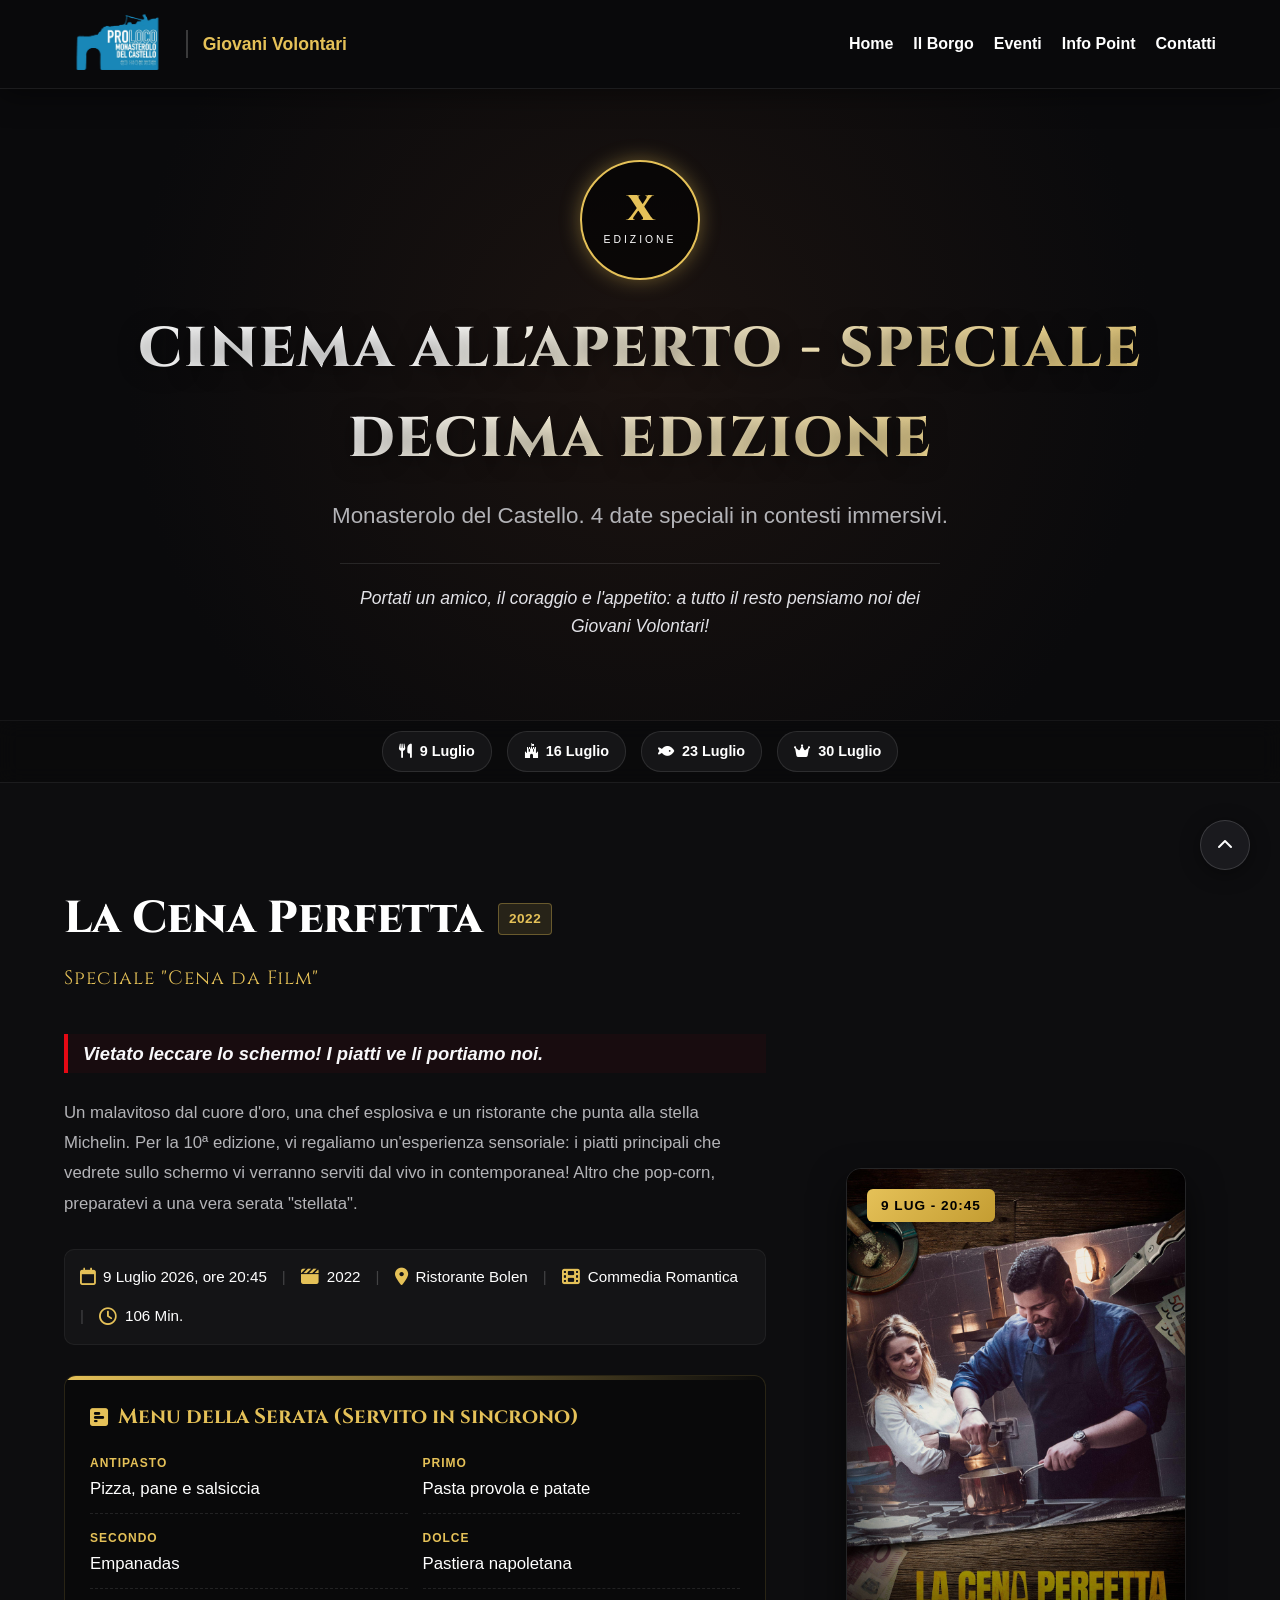
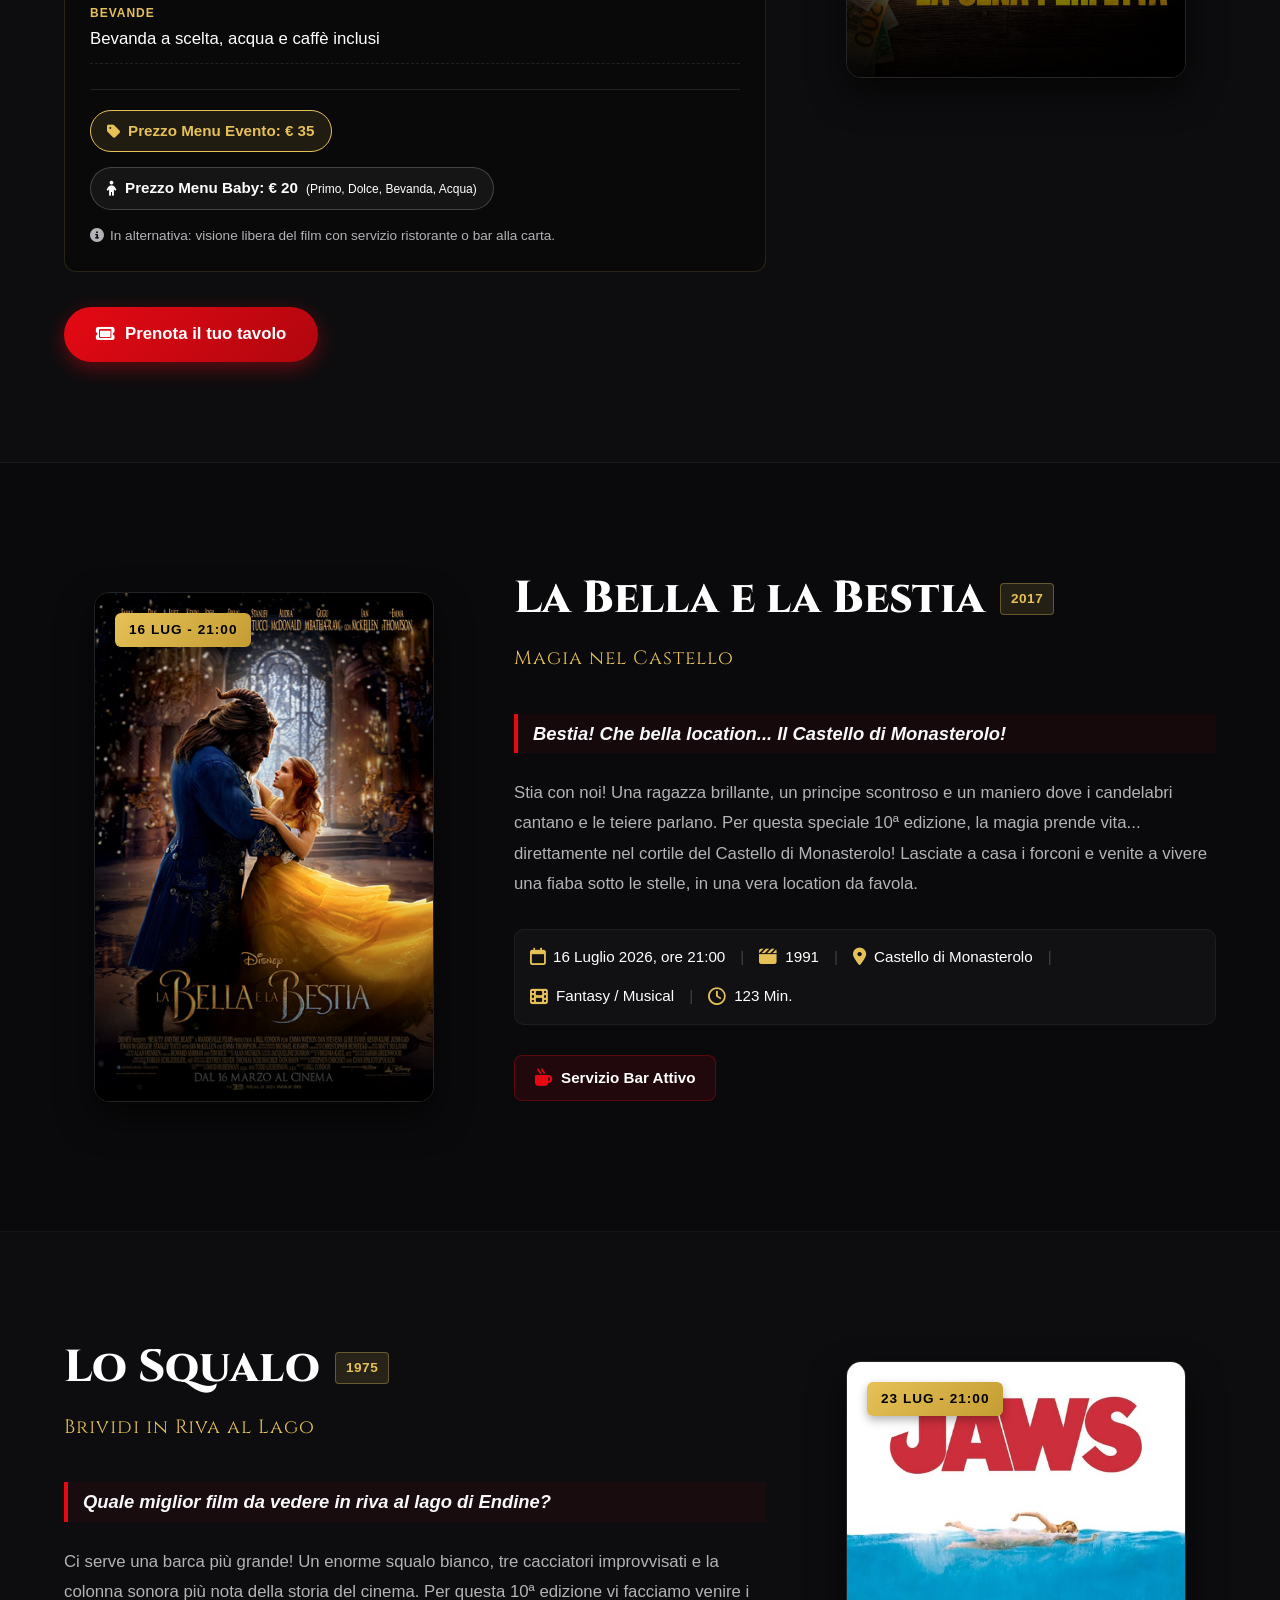
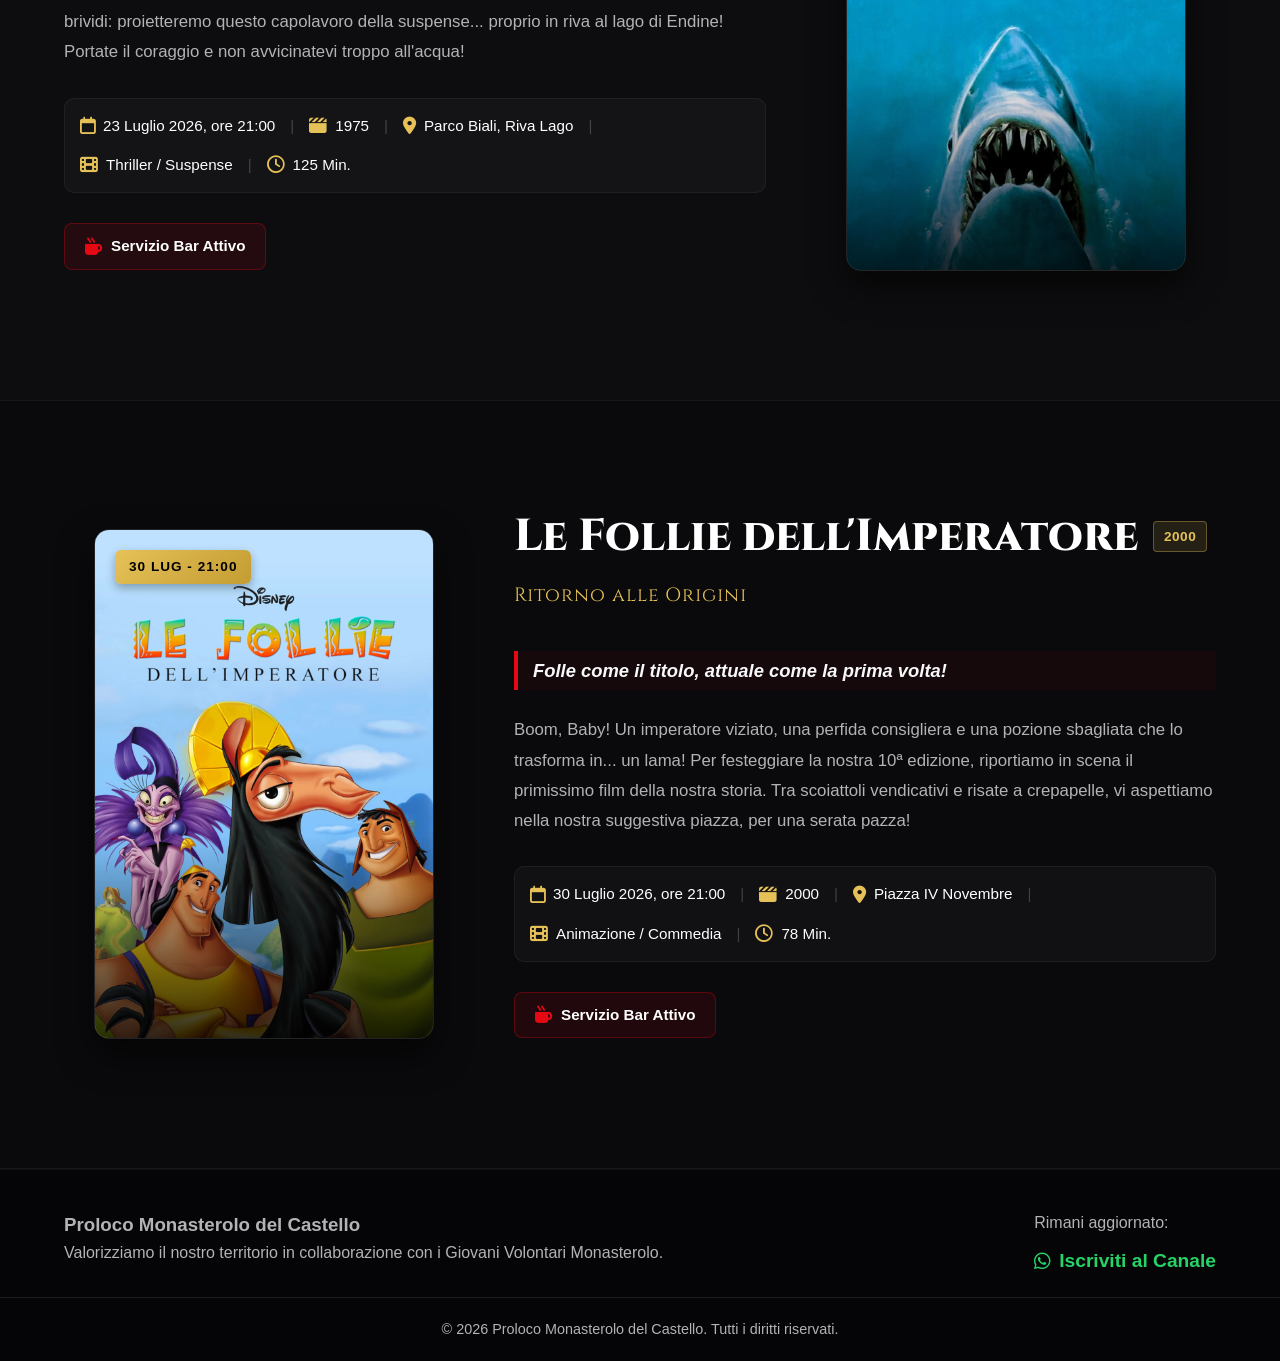
==== commit eb22d1a7: "Modifiche cinema" ====
--- a/cinema-decima-edizione.html
+++ b/cinema-decima-edizione.html
@@ -274,11 +274,34 @@
             margin-bottom: 25px;
         }
 
+        .movie-title-row {
+            display: flex;
+            align-items: center;
+            gap: 15px;
+            flex-wrap: wrap;
+            margin-bottom: 8px;
+        }
+
+        .movie-year-tag {
+            background-color: rgba(229, 193, 88, 0.12);
+            color: var(--cinema-gold);
+            border: 1px solid rgba(229, 193, 88, 0.35);
+            padding: 4px 10px;
+            font-size: 0.85rem;
+            font-weight: 700;
+            border-radius: 4px;
+            text-transform: uppercase;
+            letter-spacing: 0.5px;
+            display: inline-flex;
+            align-items: center;
+            height: fit-content;
+        }
+
         .movie-header-block h2 {
             font-family: var(--font-display);
             font-size: clamp(2rem, 4vw, 2.8rem);
             font-weight: 800;
-            margin-bottom: 5px;
+            margin-bottom: 0;
             color: #ffffff;
         }
 
@@ -602,7 +625,7 @@
             <h1>CINEMA ALL'APERTO - SPECIALE DECIMA EDIZIONE</h1>
             <p class="subtitle">Monasterolo del Castello. 4 date speciali in contesti immersivi.</p>
             <p class="cinema-intro-text">
-                Portati la sedia, il coraggio o l'appetito: a tutto il resto pensiamo noi dei Giovani Volontari!
+                Portati un amico, il coraggio e l'appetito: a tutto il resto pensiamo noi dei Giovani Volontari!
             </p>
         </div>
     </section>
@@ -611,7 +634,7 @@
     <nav class="cinema-nav-bar" id="cinema-subnav">
         <div class="cinema-nav-container">
             <a href="#cena-perfetta" class="cinema-nav-link"><i class="fa-solid fa-utensils"></i> 9 Luglio</a>
-            <a href="#bella-bestia" class="cinema-nav-link"><i class="fa-solid fa-castle"></i> 16 Luglio</a>
+            <a href="#bella-bestia" class="cinema-nav-link"><i class="fa-brands fa-fort-awesome"></i> 16 Luglio</a>
             <a href="#lo-squalo" class="cinema-nav-link"><i class="fa-solid fa-fish"></i> 23 Luglio</a>
             <a href="#follie-imperatore" class="cinema-nav-link"><i class="fa-solid fa-crown"></i> 30 Luglio</a>
         </div>
@@ -624,12 +647,15 @@
                 <div class="movie-poster-column">
                     <div class="poster-wrapper">
                         <span class="movie-badge-top">9 LUG - 20:45</span>
-                        <img src="assets/img/cena-perfetta.jpeg" alt="La Cena Perfetta" class="movie-poster" onerror="this.src='assets/img/Monasterolo.jpg'">
+                        <img src="assets/img/cinema/LaCenaPerfetta.jpeg" alt="La Cena Perfetta" class="movie-poster" onerror="this.src='assets/img/Monasterolo.jpg'">
                     </div>
                 </div>
                 <div class="movie-info-column">
                     <div class="movie-header-block">
-                        <h2>La Cena Perfetta</h2>
+                        <div class="movie-title-row">
+                            <h2>La Cena Perfetta</h2>
+                            <span class="movie-year-tag">2022</span>
+                        </div>
                         <div class="movie-subtitle">Speciale "Cena da Film"</div>
                     </div>
                     
@@ -645,6 +671,8 @@
                     <!-- Technical Details -->
                     <div class="tech-details">
                         <span class="tech-item"><i class="fa-regular fa-calendar"></i> 9 Luglio 2026, ore 20:45</span>
+                        <span class="tech-item separator">|</span>
+                        <span class="tech-item"><i class="fa-solid fa-clapperboard"></i> 2022</span>
                         <span class="tech-item separator">|</span>
                         <span class="tech-item"><i class="fa-solid fa-location-dot"></i> Ristorante Bolen</span>
                         <span class="tech-item separator">|</span>
@@ -677,18 +705,18 @@
                             </div>
                             <div class="menu-item" style="grid-column: 1 / -1;">
                                 <span class="menu-item-course">Bevande</span>
-                                <span class="menu-item-name">Scelta tra acqua e caffè</span>
+                                <span class="menu-item-name">Bevanda a scelta, acqua e caffè inclusi</span>
                             </div>
                         </div>
                         
                         <div class="pricing-box">
                             <span class="price-badge"><i class="fa-solid fa-tag"></i> Prezzo Menu Evento: € 35</span>
-                            <span class="price-badge baby"><i class="fa-solid fa-child"></i> Prezzo Menu Baby: € 20 <small style="display:block; font-weight:normal; font-size:0.75rem; margin-top:2px;">(Primo, Dolce, Acqua/Bevanda)</small></span>
+                            <span class="price-badge baby"><i class="fa-solid fa-child"></i> Prezzo Menu Baby: € 20 <small style="display:block; font-weight:normal; font-size:0.75rem; margin-top:2px;">(Primo, Dolce, Bevanda, Acqua)</small></span>
                         </div>
                         
                         <div class="menu-note">
                             <i class="fa-solid fa-circle-info"></i>
-                            <span>Nota: Visione libera del film con servizio ristorante o bar alla carta.</span>
+                            <span>In alternativa: visione libera del film con servizio ristorante o bar alla carta.</span>
                         </div>
                     </div>
 
@@ -707,12 +735,15 @@
                 <div class="movie-poster-column">
                     <div class="poster-wrapper">
                         <span class="movie-badge-top">16 LUG - 21:00</span>
-                        <img src="assets/img/bella-bestia.jpeg" alt="La Bella e la Bestia" class="movie-poster" onerror="this.src='assets/img/Monasterolo.jpg'">
+                        <img src="assets/img/cinema/LaBellaELaBestia.jpeg" alt="La Bella e la Bestia" class="movie-poster" onerror="this.src='assets/img/Monasterolo.jpg'">
                     </div>
                 </div>
                 <div class="movie-info-column">
                     <div class="movie-header-block">
-                        <h2>La Bella e la Bestia</h2>
+                        <div class="movie-title-row">
+                            <h2>La Bella e la Bestia</h2>
+                            <span class="movie-year-tag">2017</span>
+                        </div>
                         <div class="movie-subtitle">Magia nel Castello</div>
                     </div>
                     
@@ -728,6 +759,8 @@
                     <!-- Technical Details -->
                     <div class="tech-details">
                         <span class="tech-item"><i class="fa-regular fa-calendar"></i> 16 Luglio 2026, ore 21:00</span>
+                        <span class="tech-item separator">|</span>
+                        <span class="tech-item"><i class="fa-solid fa-clapperboard"></i> 1991</span>
                         <span class="tech-item separator">|</span>
                         <span class="tech-item"><i class="fa-solid fa-location-dot"></i> Castello di Monasterolo</span>
                         <span class="tech-item separator">|</span>
@@ -752,12 +785,15 @@
                 <div class="movie-poster-column">
                     <div class="poster-wrapper">
                         <span class="movie-badge-top">23 LUG - 21:00</span>
-                        <img src="assets/img/lo-squalo.jpeg" alt="Lo Squalo" class="movie-poster" onerror="this.src='assets/img/Monasterolo.jpg'">
+                        <img src="assets/img/cinema/LoSqualo.jpeg" alt="Lo Squalo" class="movie-poster" onerror="this.src='assets/img/Monasterolo.jpg'">
                     </div>
                 </div>
                 <div class="movie-info-column">
                     <div class="movie-header-block">
-                        <h2>Lo Squalo</h2>
+                        <div class="movie-title-row">
+                            <h2>Lo Squalo</h2>
+                            <span class="movie-year-tag">1975</span>
+                        </div>
                         <div class="movie-subtitle">Brividi in Riva al Lago</div>
                     </div>
                     
@@ -773,6 +809,8 @@
                     <!-- Technical Details -->
                     <div class="tech-details">
                         <span class="tech-item"><i class="fa-regular fa-calendar"></i> 23 Luglio 2026, ore 21:00</span>
+                        <span class="tech-item separator">|</span>
+                        <span class="tech-item"><i class="fa-solid fa-clapperboard"></i> 1975</span>
                         <span class="tech-item separator">|</span>
                         <span class="tech-item"><i class="fa-solid fa-location-dot"></i> Parco Biali, Riva Lago</span>
                         <span class="tech-item separator">|</span>
@@ -797,12 +835,15 @@
                 <div class="movie-poster-column">
                     <div class="poster-wrapper">
                         <span class="movie-badge-top">30 LUG - 21:00</span>
-                        <img src="assets/img/follie-imperatore.jpeg" alt="Le Follie dell'Imperatore" class="movie-poster" onerror="this.src='assets/img/Monasterolo.jpg'">
+                        <img src="assets/img/cinema/LeFollieDellImperatore.jpeg" alt="Le Follie dell'Imperatore" class="movie-poster" onerror="this.src='assets/img/Monasterolo.jpg'">
                     </div>
                 </div>
                 <div class="movie-info-column">
                     <div class="movie-header-block">
-                        <h2>Le Follie dell'Imperatore</h2>
+                        <div class="movie-title-row">
+                            <h2>Le Follie dell'Imperatore</h2>
+                            <span class="movie-year-tag">2000</span>
+                        </div>
                         <div class="movie-subtitle">Ritorno alle Origini</div>
                     </div>
                     
@@ -818,6 +859,8 @@
                     <!-- Technical Details -->
                     <div class="tech-details">
                         <span class="tech-item"><i class="fa-regular fa-calendar"></i> 30 Luglio 2026, ore 21:00</span>
+                        <span class="tech-item separator">|</span>
+                        <span class="tech-item"><i class="fa-solid fa-clapperboard"></i> 2000</span>
                         <span class="tech-item separator">|</span>
                         <span class="tech-item"><i class="fa-solid fa-location-dot"></i> Piazza IV Novembre</span>
                         <span class="tech-item separator">|</span>
--- a/assets/css/style.css
+++ b/assets/css/style.css
@@ -358,6 +358,7 @@
 .tag-avis { background-color: #e53935; }
 .tag-gvm { background-color: #18cea6; }
 .tag-gruppo-castoncello { background-color: #f1c224e5; }
+.tag-year { background-color: #4a5568; display: inline-flex; align-items: center; gap: 5px; }
 
 /* --- Info Point Section --- */
 .info-section {
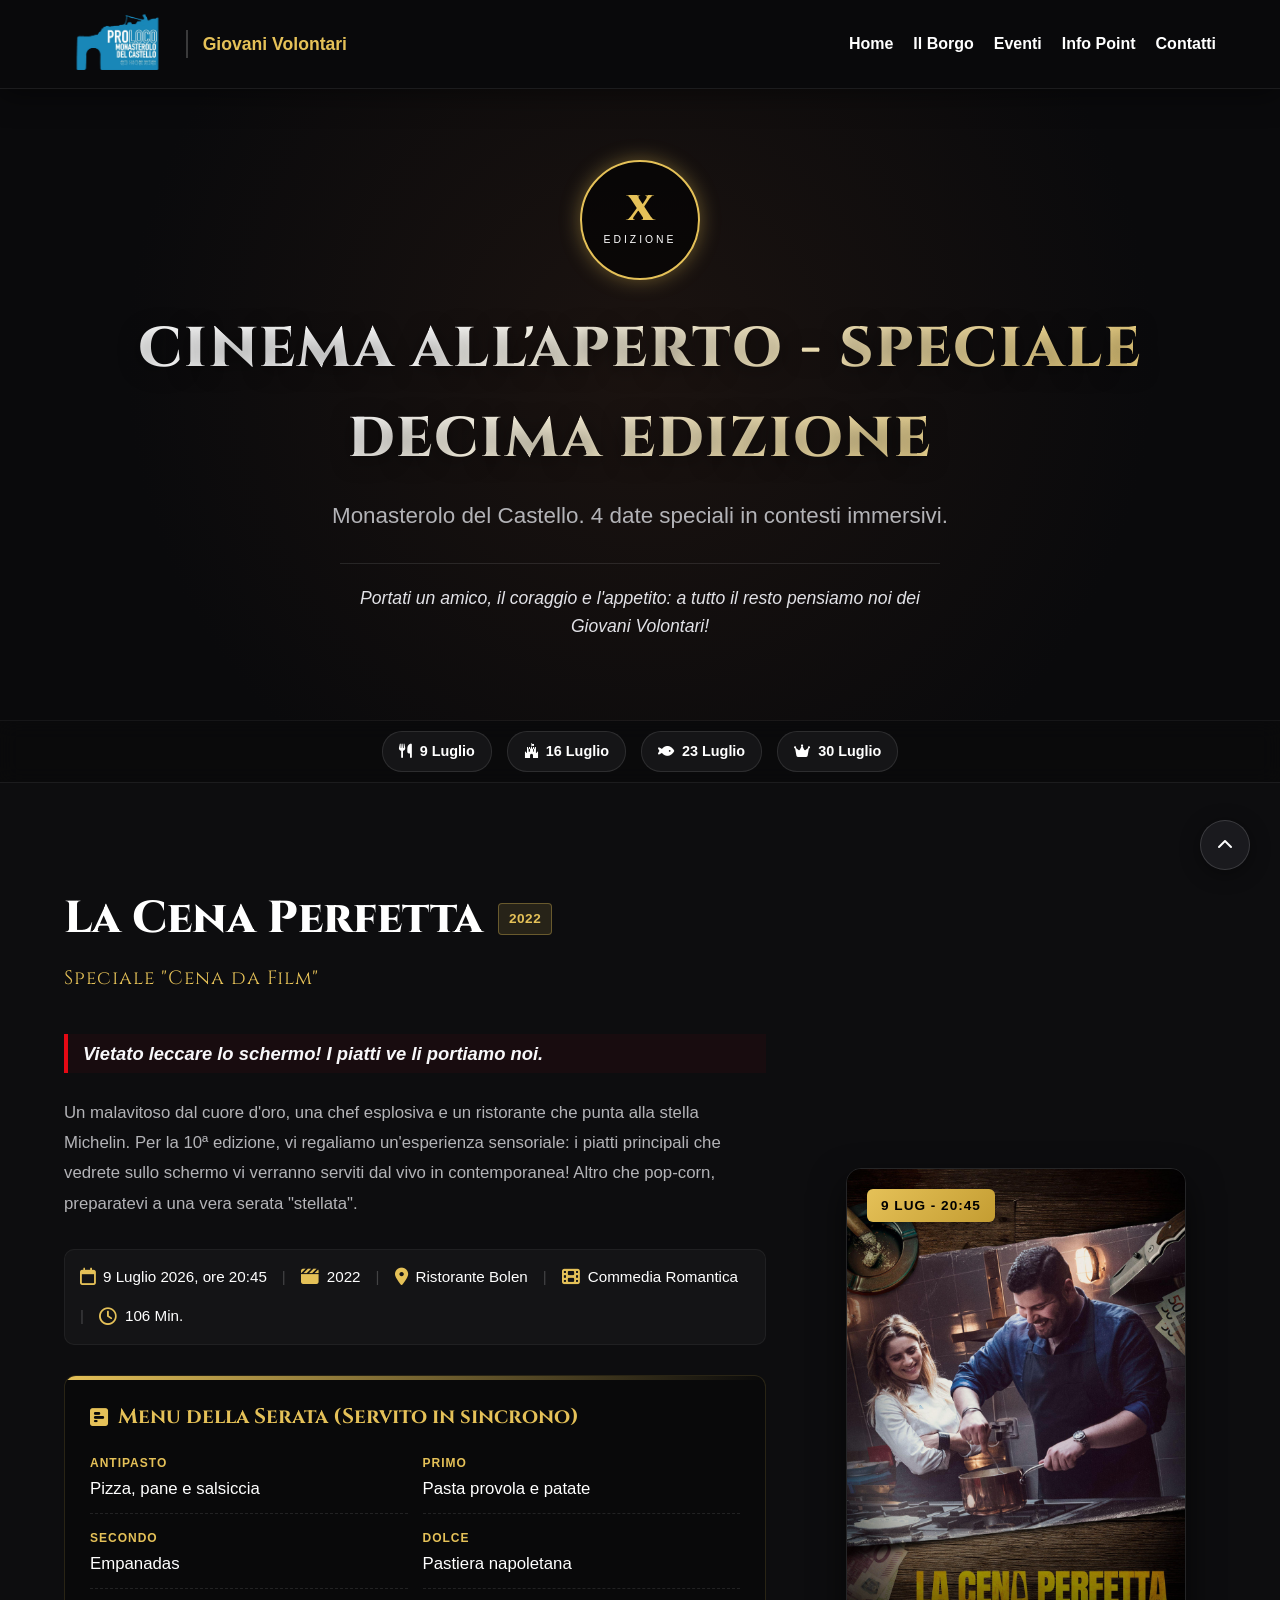
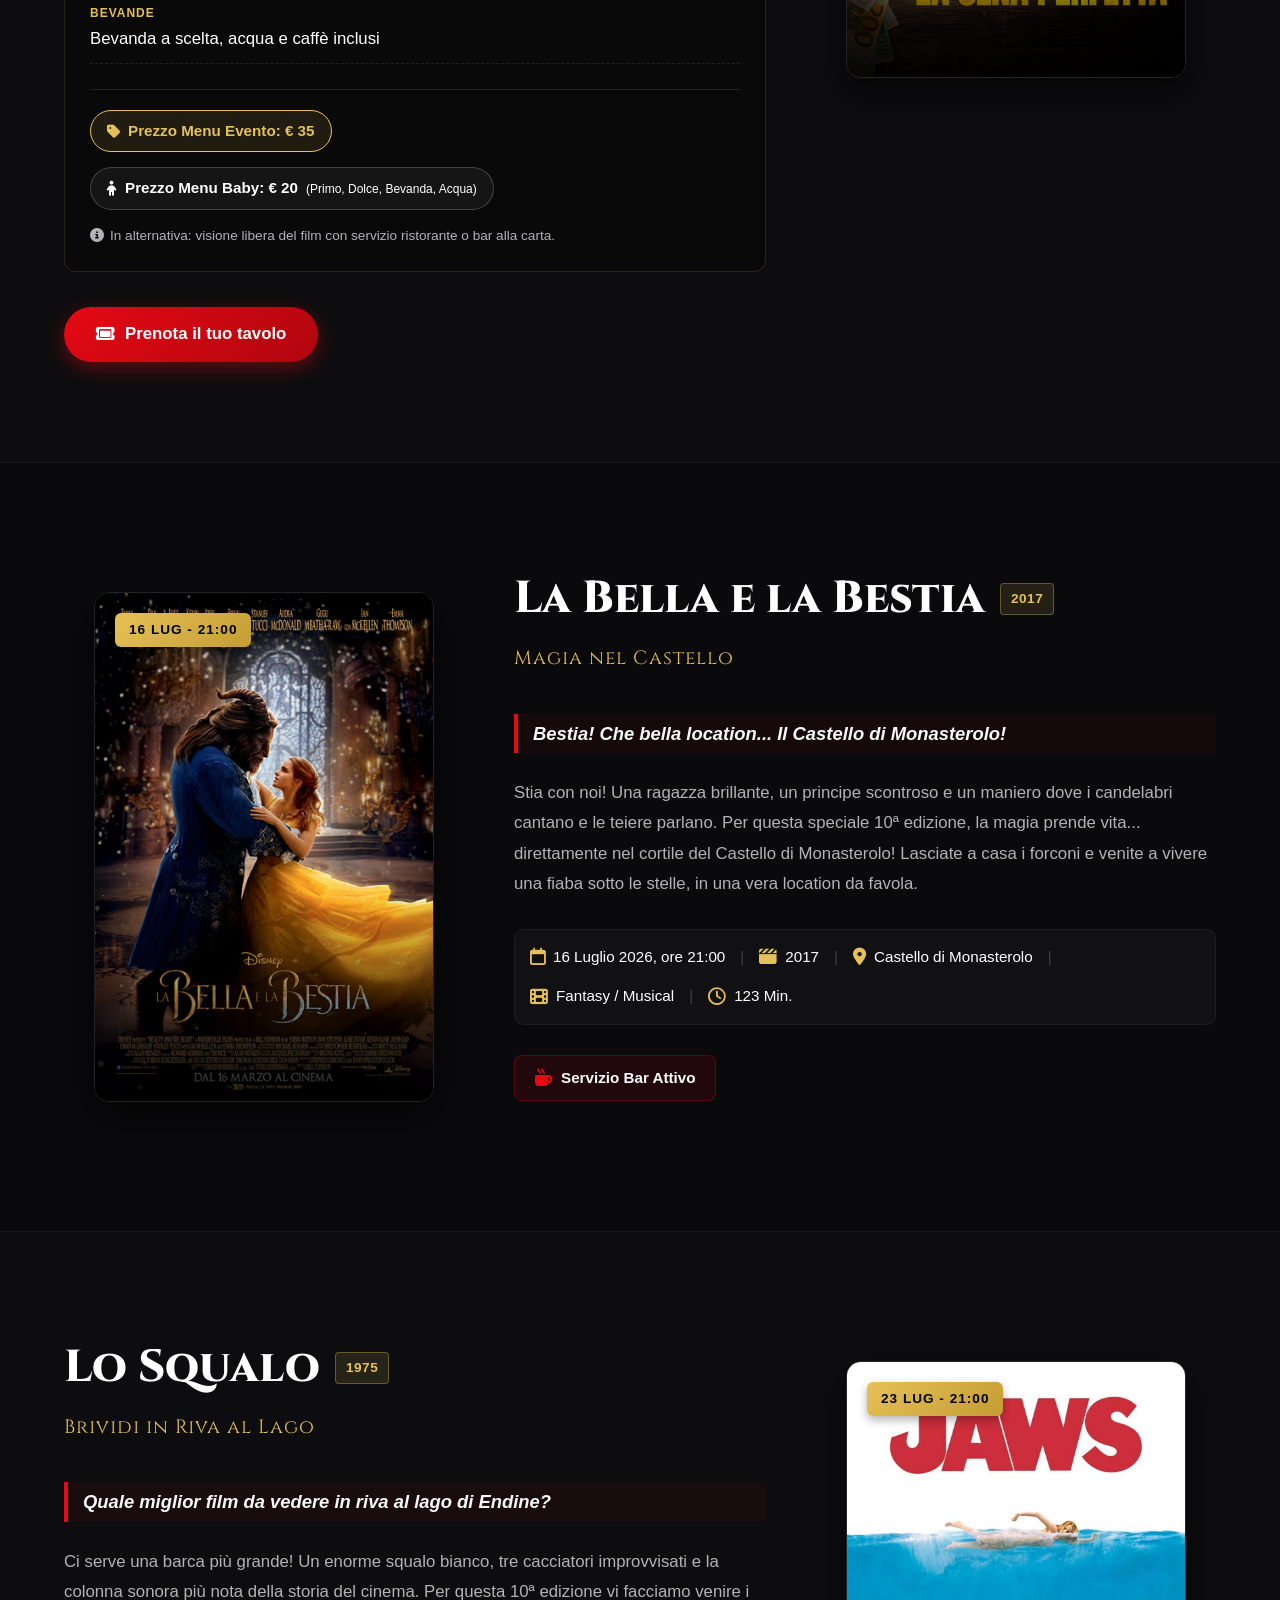
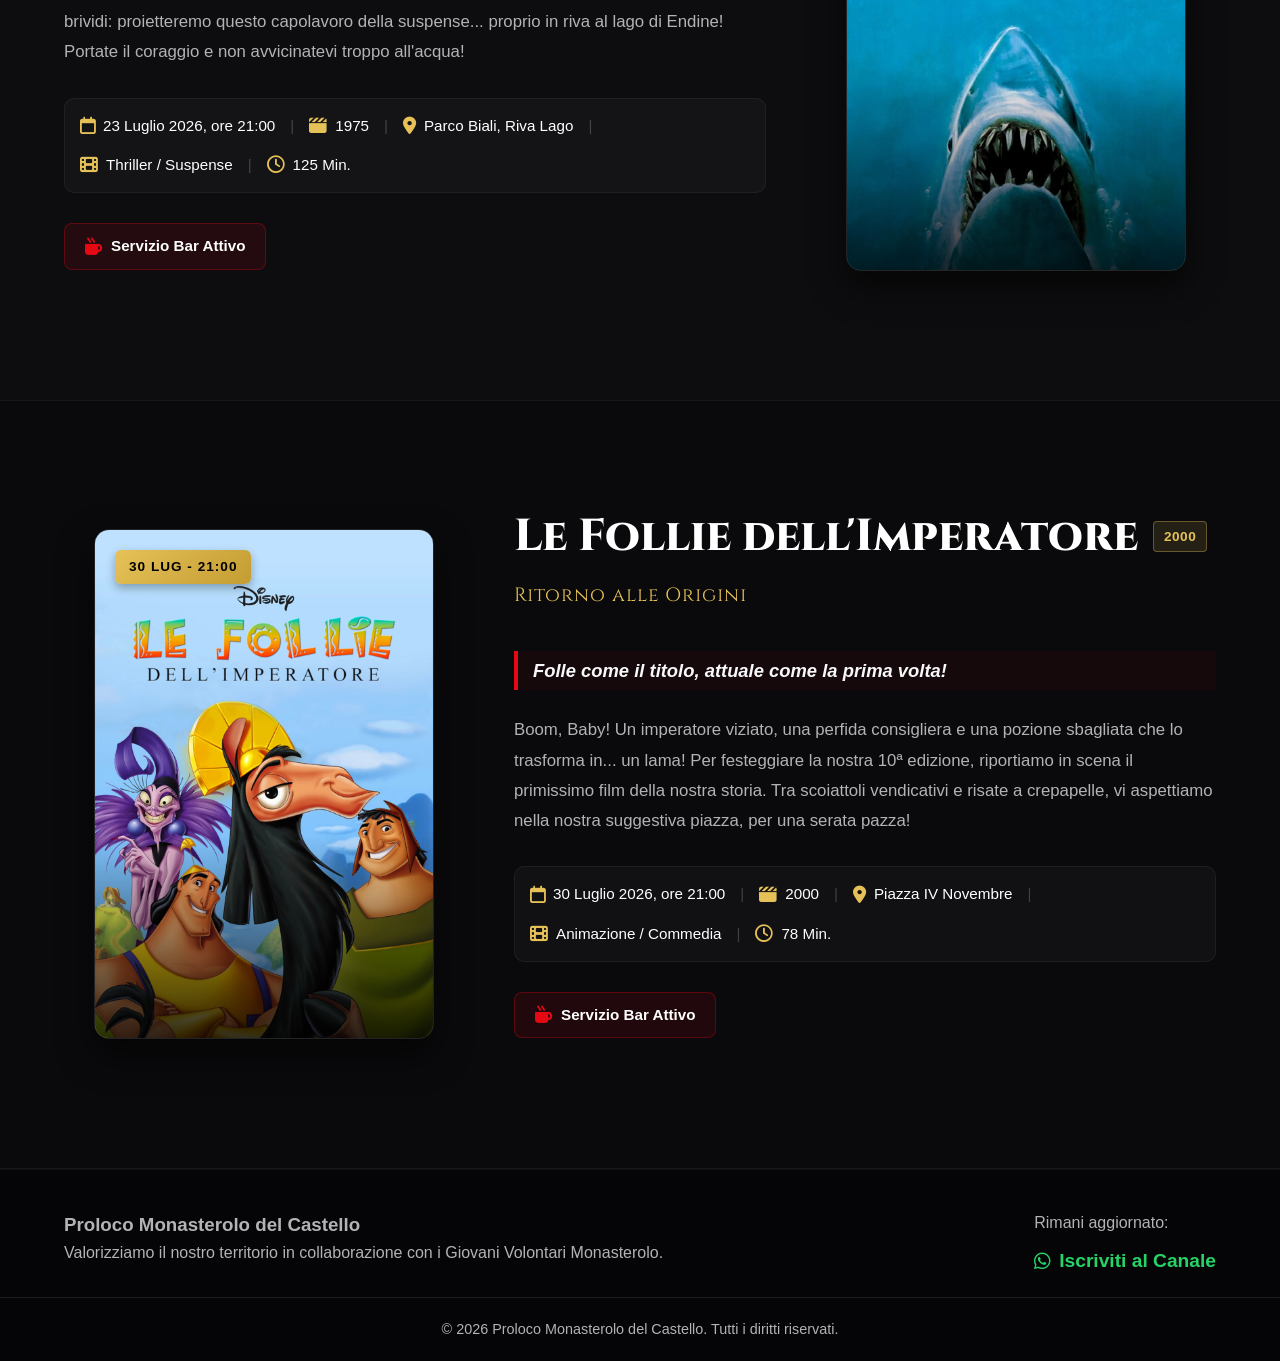
==== commit 4412456f: "Update film release year from 1991 to 2017" ====
--- a/cinema-decima-edizione.html
+++ b/cinema-decima-edizione.html
@@ -760,7 +760,7 @@
                     <div class="tech-details">
                         <span class="tech-item"><i class="fa-regular fa-calendar"></i> 16 Luglio 2026, ore 21:00</span>
                         <span class="tech-item separator">|</span>
-                        <span class="tech-item"><i class="fa-solid fa-clapperboard"></i> 1991</span>
+                        <span class="tech-item"><i class="fa-solid fa-clapperboard"></i> 2017</span>
                         <span class="tech-item separator">|</span>
                         <span class="tech-item"><i class="fa-solid fa-location-dot"></i> Castello di Monasterolo</span>
                         <span class="tech-item separator">|</span>
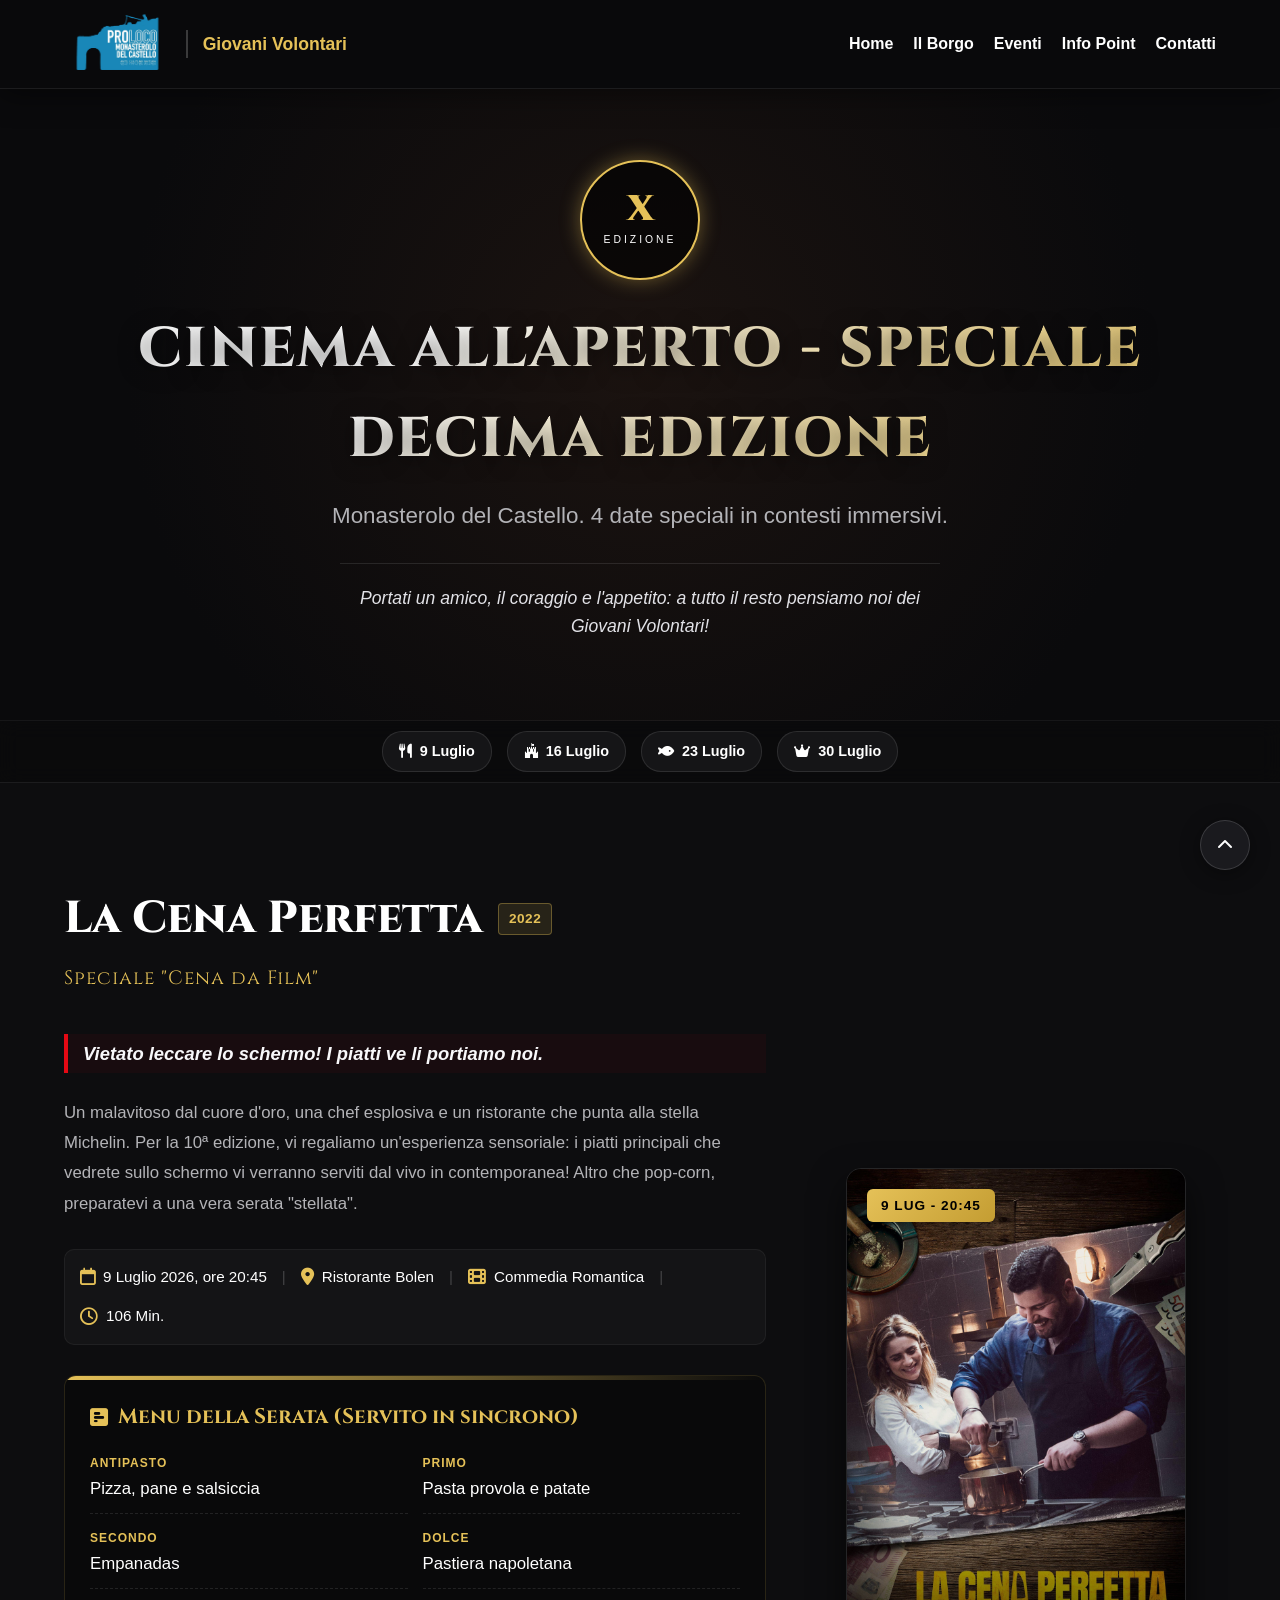
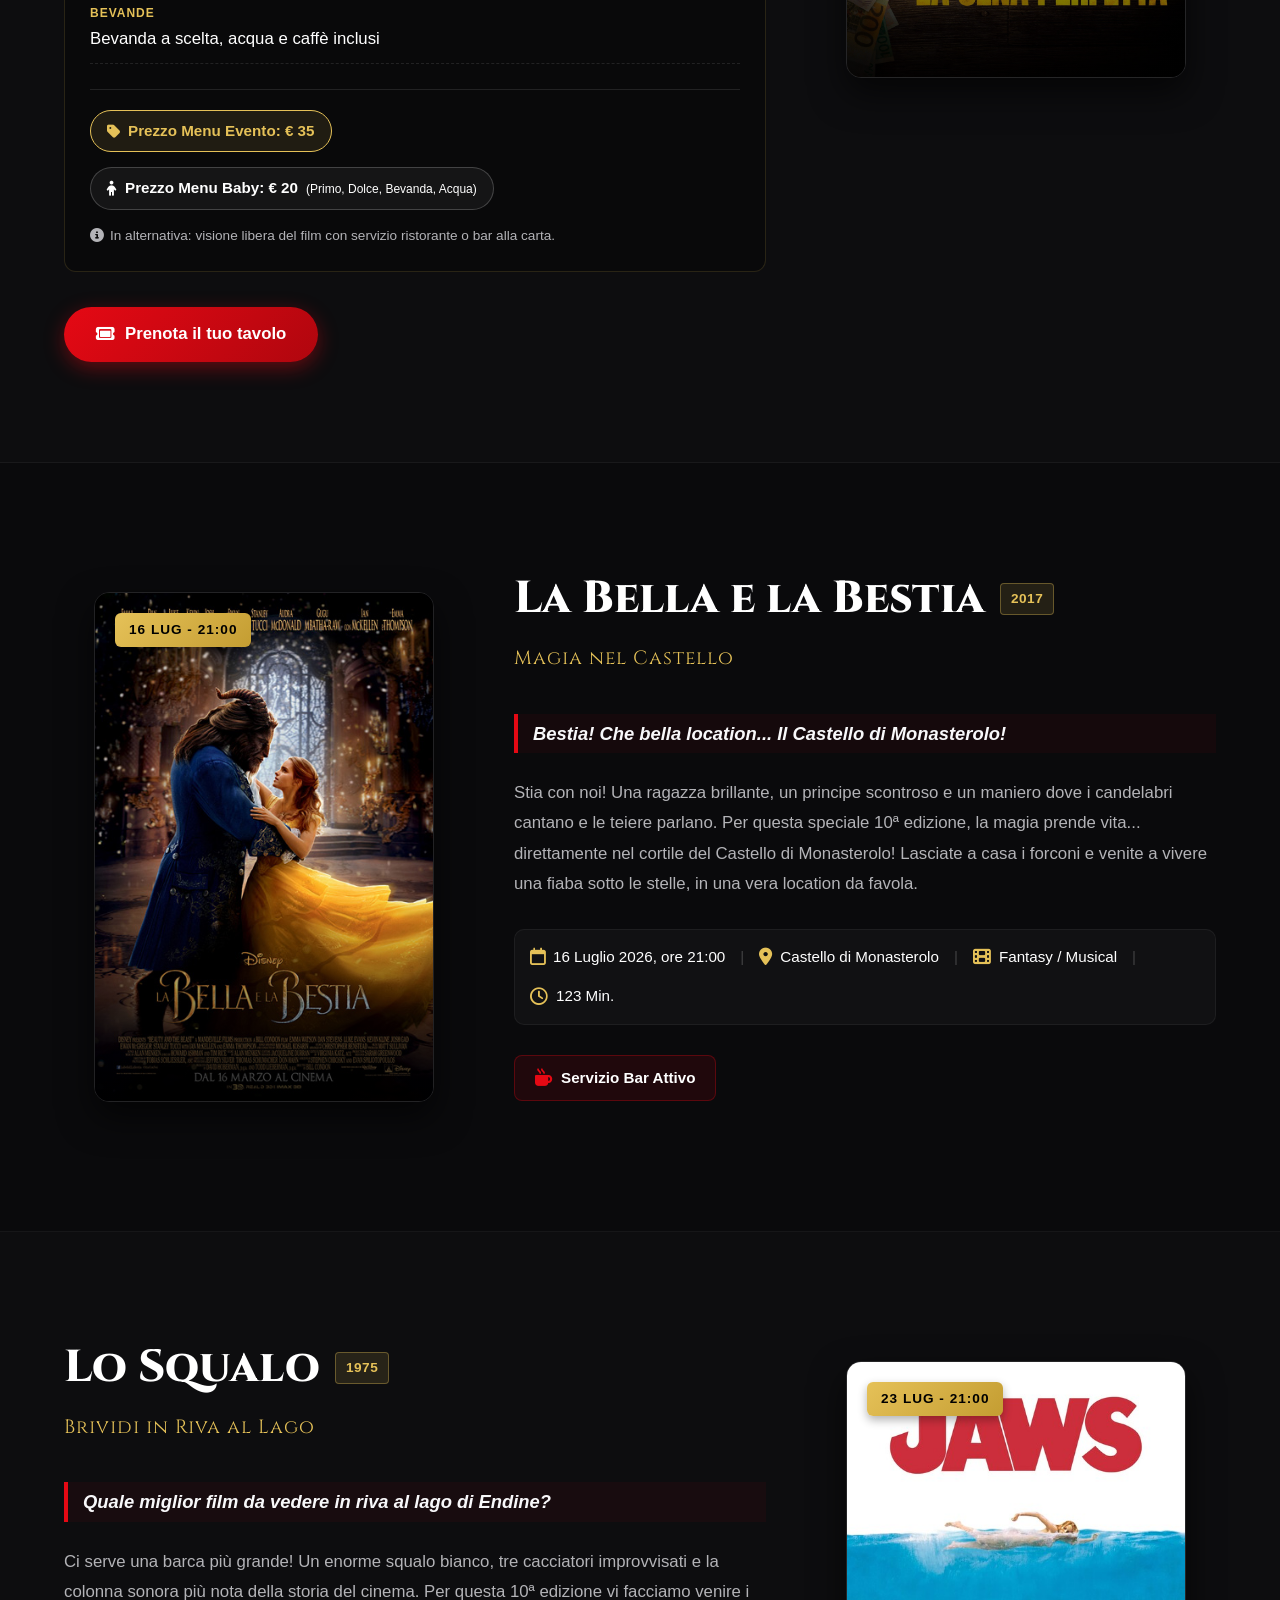
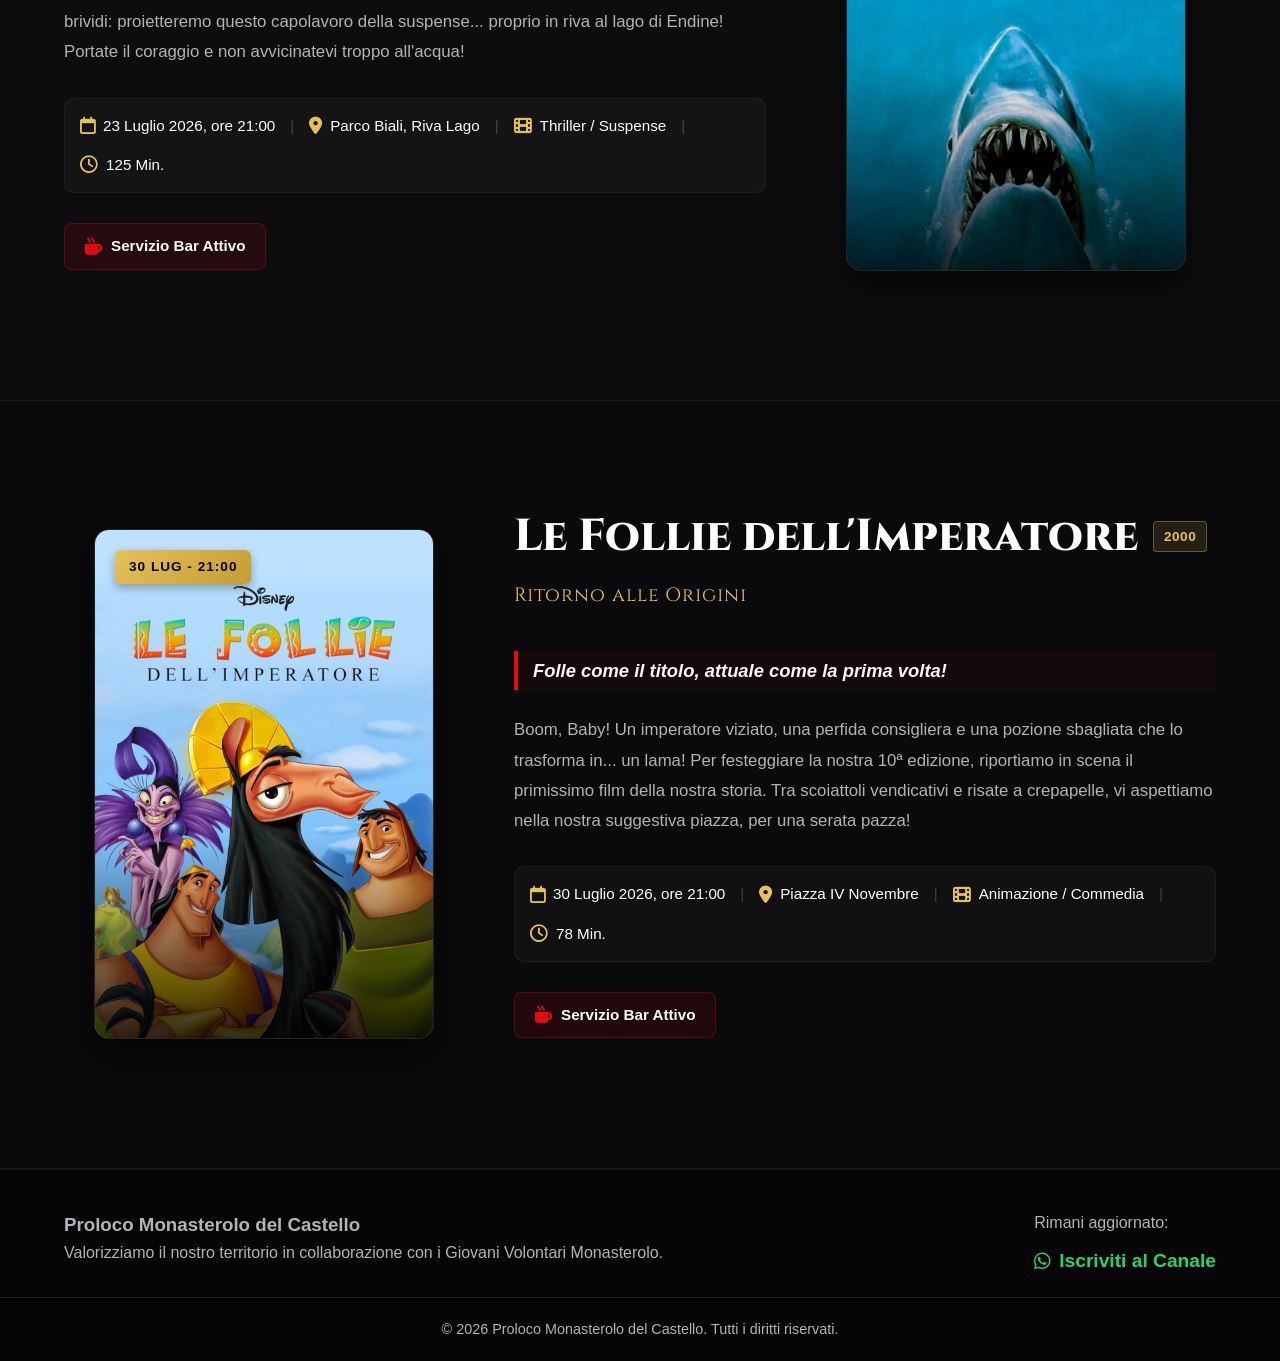
==== commit 6bf16b2e: "modifiche tag data" ====
--- a/cinema-decima-edizione.html
+++ b/cinema-decima-edizione.html
@@ -145,9 +145,15 @@
 
         .cinema-nav-container {
             display: flex;
-            justify-content: center;
+            justify-content: flex-start;
             gap: 15px;
             padding: 0 15px;
+        }
+
+        @media (min-width: 768px) {
+            .cinema-nav-container {
+                justify-content: center;
+            }
         }
 
         .cinema-nav-link {
@@ -671,8 +677,6 @@
                     <!-- Technical Details -->
                     <div class="tech-details">
                         <span class="tech-item"><i class="fa-regular fa-calendar"></i> 9 Luglio 2026, ore 20:45</span>
-                        <span class="tech-item separator">|</span>
-                        <span class="tech-item"><i class="fa-solid fa-clapperboard"></i> 2022</span>
                         <span class="tech-item separator">|</span>
                         <span class="tech-item"><i class="fa-solid fa-location-dot"></i> Ristorante Bolen</span>
                         <span class="tech-item separator">|</span>
@@ -760,8 +764,6 @@
                     <div class="tech-details">
                         <span class="tech-item"><i class="fa-regular fa-calendar"></i> 16 Luglio 2026, ore 21:00</span>
                         <span class="tech-item separator">|</span>
-                        <span class="tech-item"><i class="fa-solid fa-clapperboard"></i> 2017</span>
-                        <span class="tech-item separator">|</span>
                         <span class="tech-item"><i class="fa-solid fa-location-dot"></i> Castello di Monasterolo</span>
                         <span class="tech-item separator">|</span>
                         <span class="tech-item"><i class="fa-solid fa-film"></i> Fantasy / Musical</span>
@@ -810,8 +812,6 @@
                     <div class="tech-details">
                         <span class="tech-item"><i class="fa-regular fa-calendar"></i> 23 Luglio 2026, ore 21:00</span>
                         <span class="tech-item separator">|</span>
-                        <span class="tech-item"><i class="fa-solid fa-clapperboard"></i> 1975</span>
-                        <span class="tech-item separator">|</span>
                         <span class="tech-item"><i class="fa-solid fa-location-dot"></i> Parco Biali, Riva Lago</span>
                         <span class="tech-item separator">|</span>
                         <span class="tech-item"><i class="fa-solid fa-film"></i> Thriller / Suspense</span>
@@ -859,8 +859,6 @@
                     <!-- Technical Details -->
                     <div class="tech-details">
                         <span class="tech-item"><i class="fa-regular fa-calendar"></i> 30 Luglio 2026, ore 21:00</span>
-                        <span class="tech-item separator">|</span>
-                        <span class="tech-item"><i class="fa-solid fa-clapperboard"></i> 2000</span>
                         <span class="tech-item separator">|</span>
                         <span class="tech-item"><i class="fa-solid fa-location-dot"></i> Piazza IV Novembre</span>
                         <span class="tech-item separator">|</span>
--- a/assets/css/style.css
+++ b/assets/css/style.css
@@ -358,7 +358,6 @@
 .tag-avis { background-color: #e53935; }
 .tag-gvm { background-color: #18cea6; }
 .tag-gruppo-castoncello { background-color: #f1c224e5; }
-.tag-year { background-color: #4a5568; display: inline-flex; align-items: center; gap: 5px; }
 
 /* --- Info Point Section --- */
 .info-section {
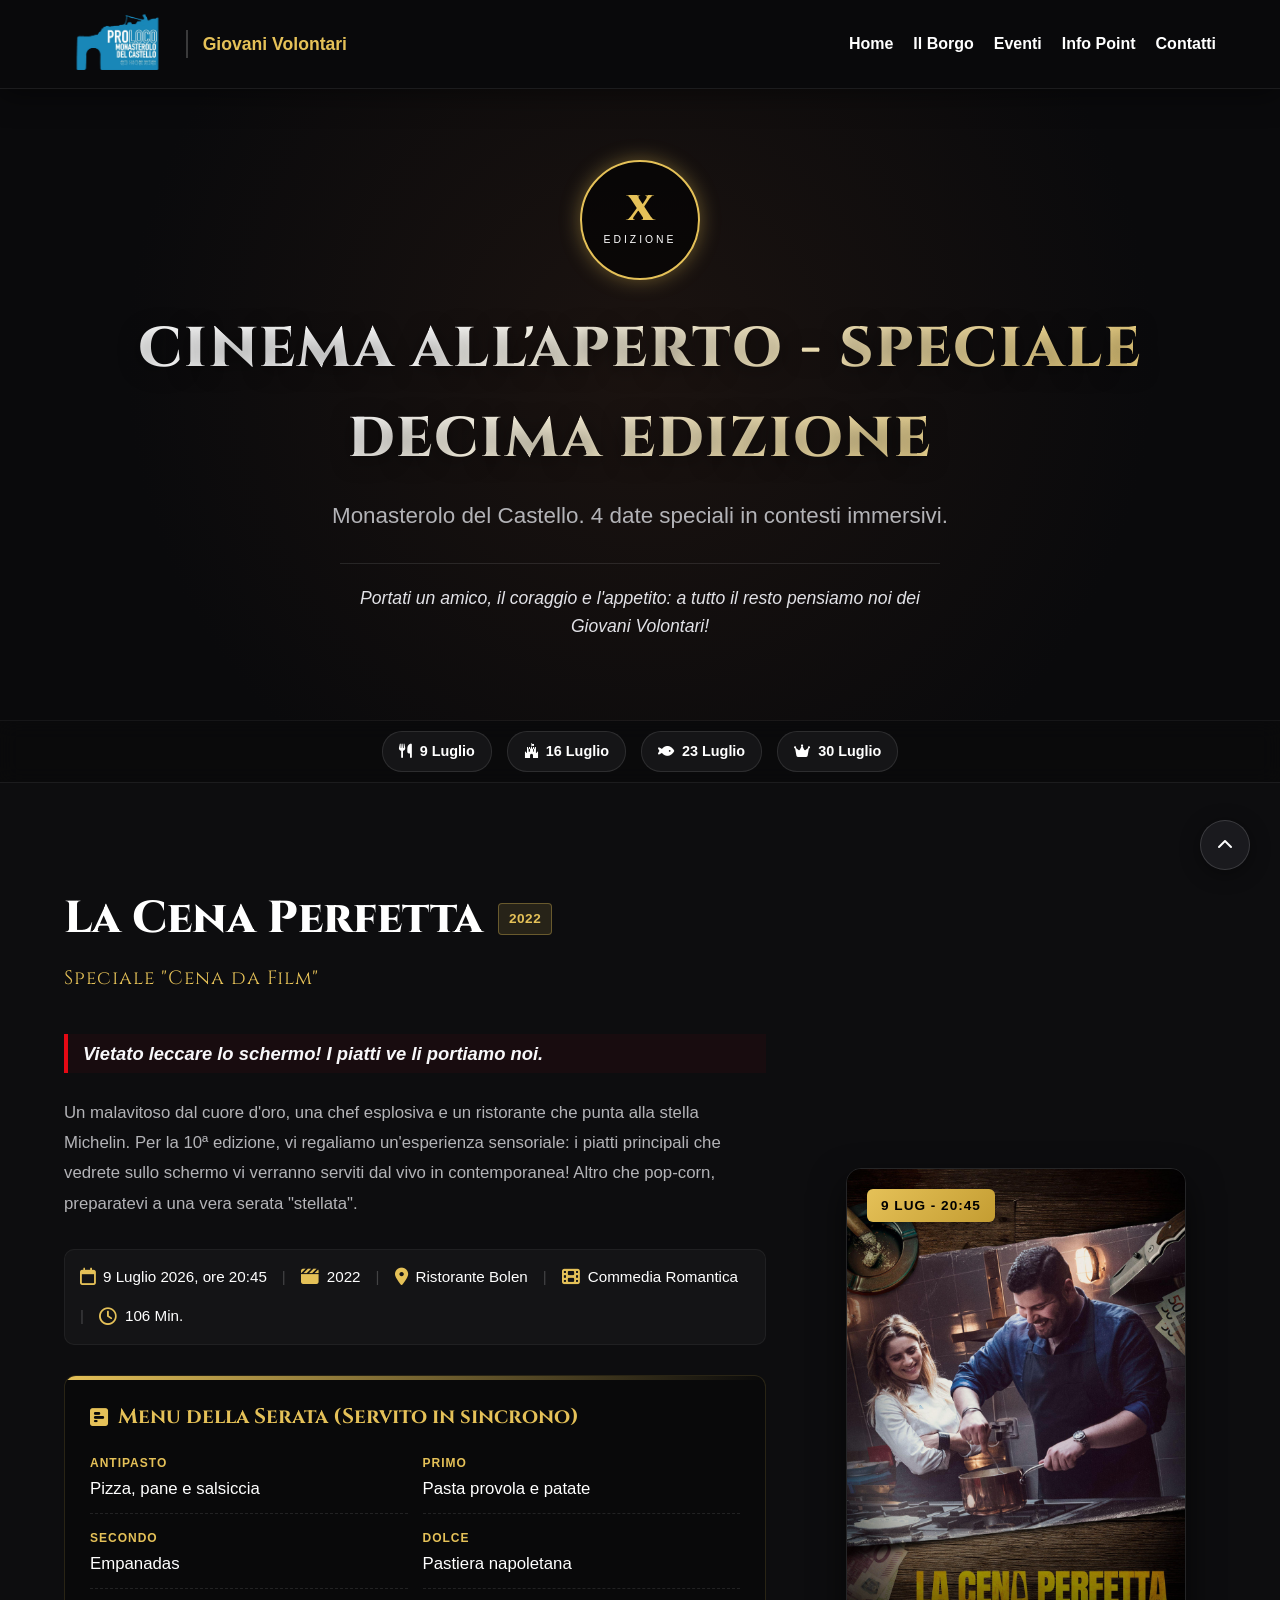
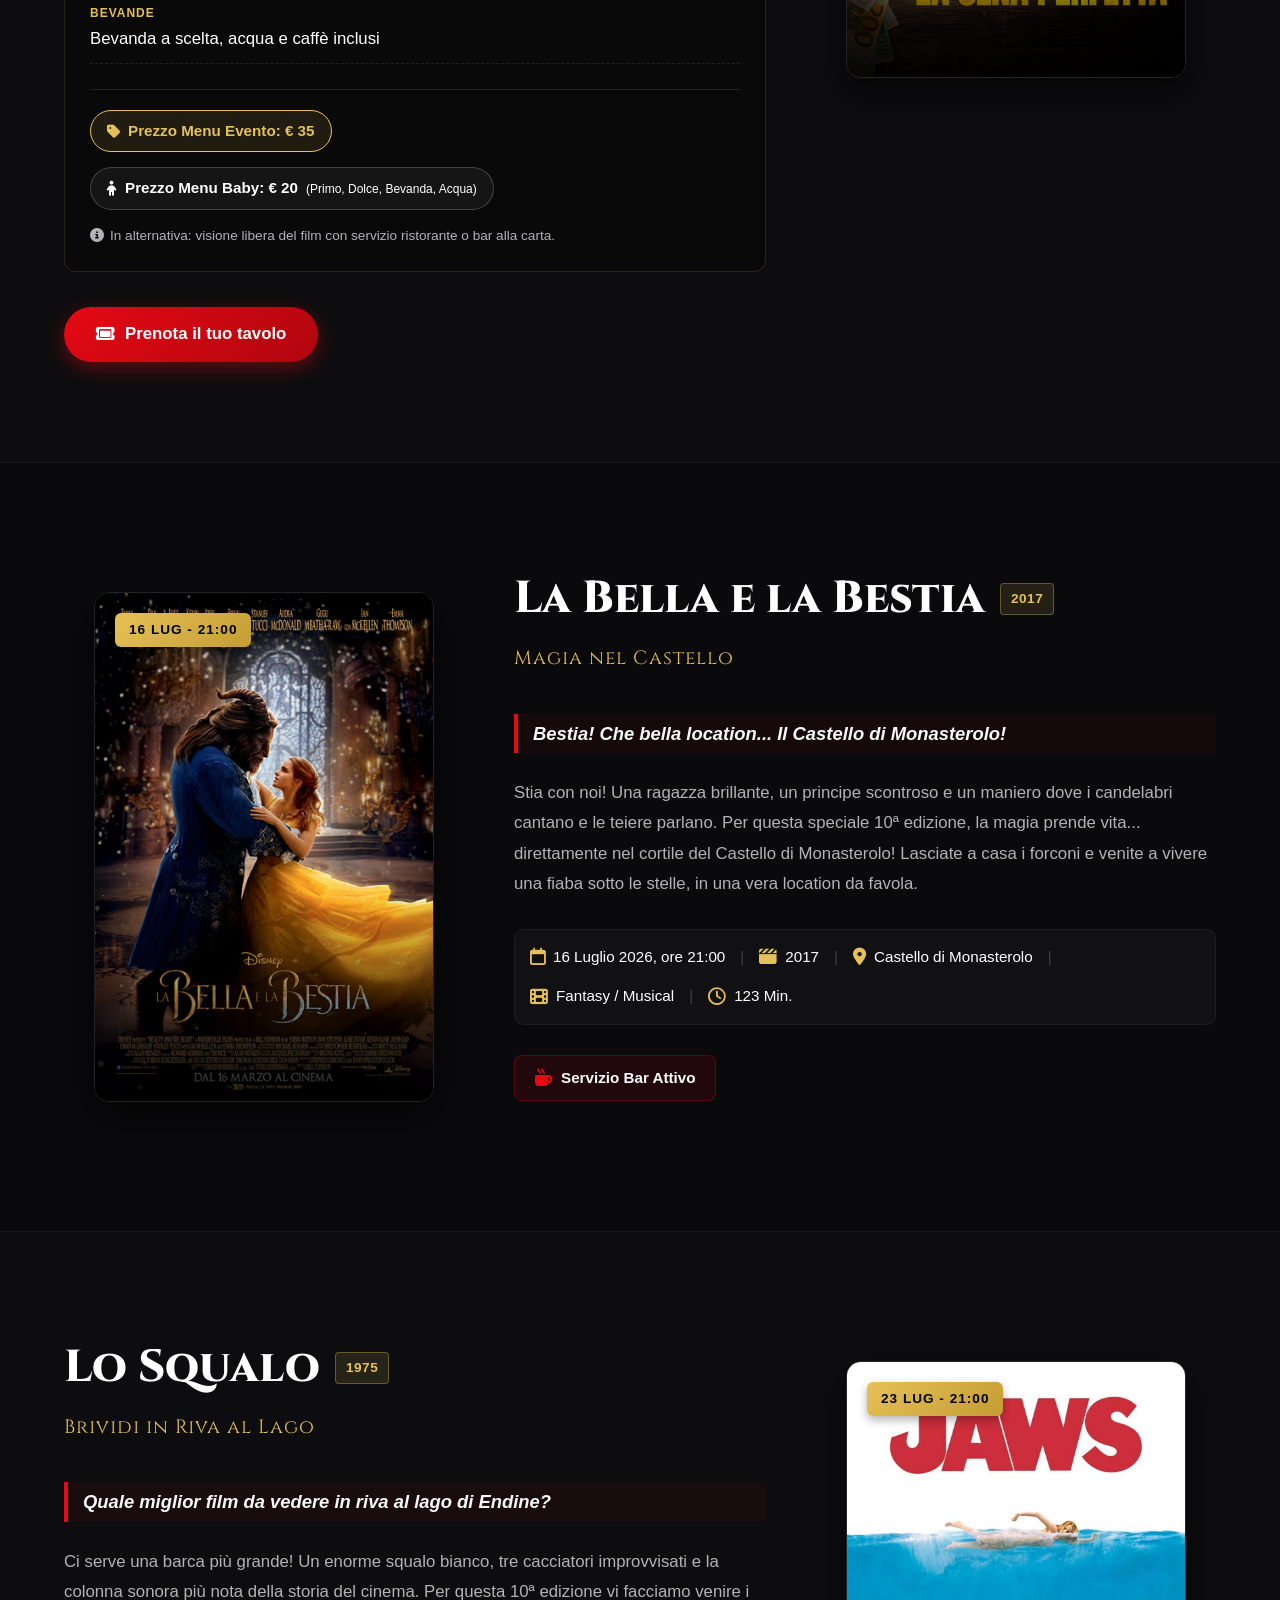
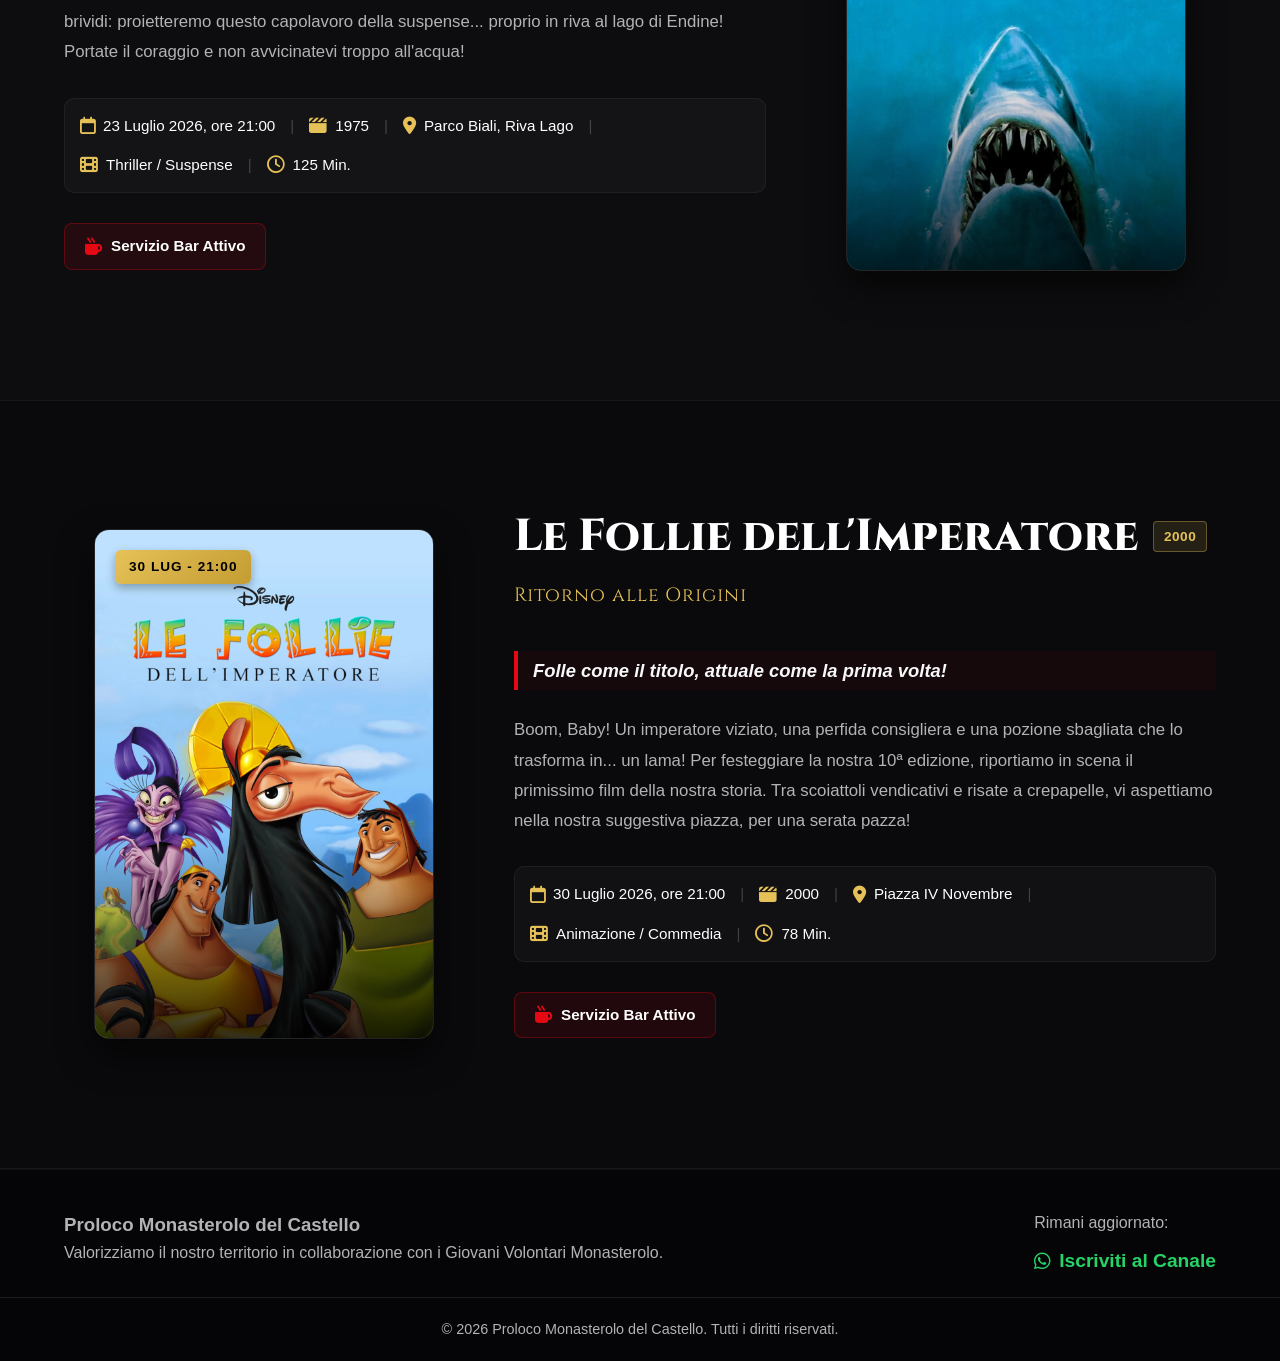
==== commit 1984cb96: "Update cinema-decima-edizione.html" ====
--- a/cinema-decima-edizione.html
+++ b/cinema-decima-edizione.html
@@ -145,15 +145,9 @@
 
         .cinema-nav-container {
             display: flex;
-            justify-content: flex-start;
+            justify-content: center;
             gap: 15px;
             padding: 0 15px;
-        }
-
-        @media (min-width: 768px) {
-            .cinema-nav-container {
-                justify-content: center;
-            }
         }
 
         .cinema-nav-link {
@@ -677,6 +671,8 @@
                     <!-- Technical Details -->
                     <div class="tech-details">
                         <span class="tech-item"><i class="fa-regular fa-calendar"></i> 9 Luglio 2026, ore 20:45</span>
+                        <span class="tech-item separator">|</span>
+                        <span class="tech-item"><i class="fa-solid fa-clapperboard"></i> 2022</span>
                         <span class="tech-item separator">|</span>
                         <span class="tech-item"><i class="fa-solid fa-location-dot"></i> Ristorante Bolen</span>
                         <span class="tech-item separator">|</span>
@@ -724,7 +720,7 @@
                         </div>
                     </div>
 
-                    <a href="https://www.linklinklink.it" target="_blank" rel="noopener noreferrer" class="cinema-btn">
+                    <a href="https://bolen.plateform.app/frontpage/esperienze/b1976e46d077263429450e9d56686551" target="_blank" rel="noopener noreferrer" class="cinema-btn">
                         <i class="fa-solid fa-ticket"></i> Prenota il tuo tavolo
                     </a>
                 </div>
@@ -764,6 +760,8 @@
                     <div class="tech-details">
                         <span class="tech-item"><i class="fa-regular fa-calendar"></i> 16 Luglio 2026, ore 21:00</span>
                         <span class="tech-item separator">|</span>
+                        <span class="tech-item"><i class="fa-solid fa-clapperboard"></i> 2017</span>
+                        <span class="tech-item separator">|</span>
                         <span class="tech-item"><i class="fa-solid fa-location-dot"></i> Castello di Monasterolo</span>
                         <span class="tech-item separator">|</span>
                         <span class="tech-item"><i class="fa-solid fa-film"></i> Fantasy / Musical</span>
@@ -812,6 +810,8 @@
                     <div class="tech-details">
                         <span class="tech-item"><i class="fa-regular fa-calendar"></i> 23 Luglio 2026, ore 21:00</span>
                         <span class="tech-item separator">|</span>
+                        <span class="tech-item"><i class="fa-solid fa-clapperboard"></i> 1975</span>
+                        <span class="tech-item separator">|</span>
                         <span class="tech-item"><i class="fa-solid fa-location-dot"></i> Parco Biali, Riva Lago</span>
                         <span class="tech-item separator">|</span>
                         <span class="tech-item"><i class="fa-solid fa-film"></i> Thriller / Suspense</span>
@@ -859,6 +859,8 @@
                     <!-- Technical Details -->
                     <div class="tech-details">
                         <span class="tech-item"><i class="fa-regular fa-calendar"></i> 30 Luglio 2026, ore 21:00</span>
+                        <span class="tech-item separator">|</span>
+                        <span class="tech-item"><i class="fa-solid fa-clapperboard"></i> 2000</span>
                         <span class="tech-item separator">|</span>
                         <span class="tech-item"><i class="fa-solid fa-location-dot"></i> Piazza IV Novembre</span>
                         <span class="tech-item separator">|</span>
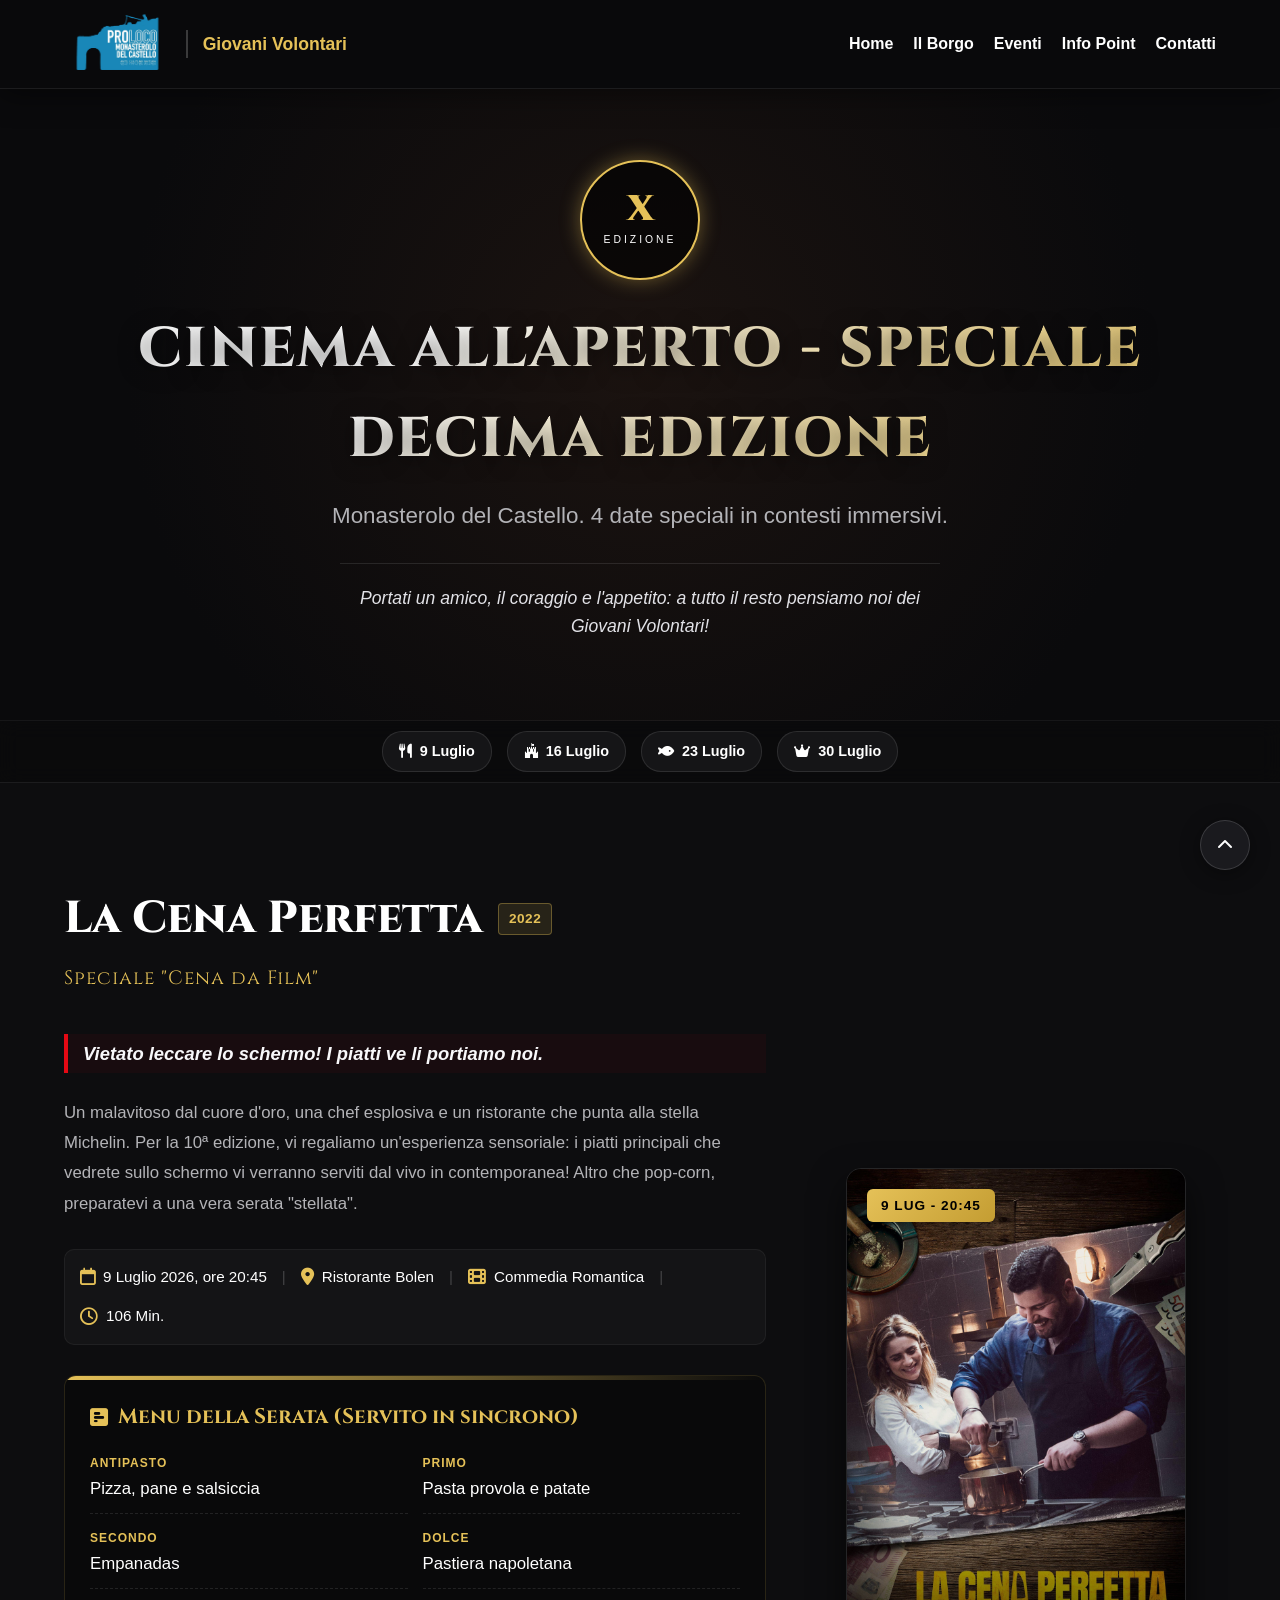
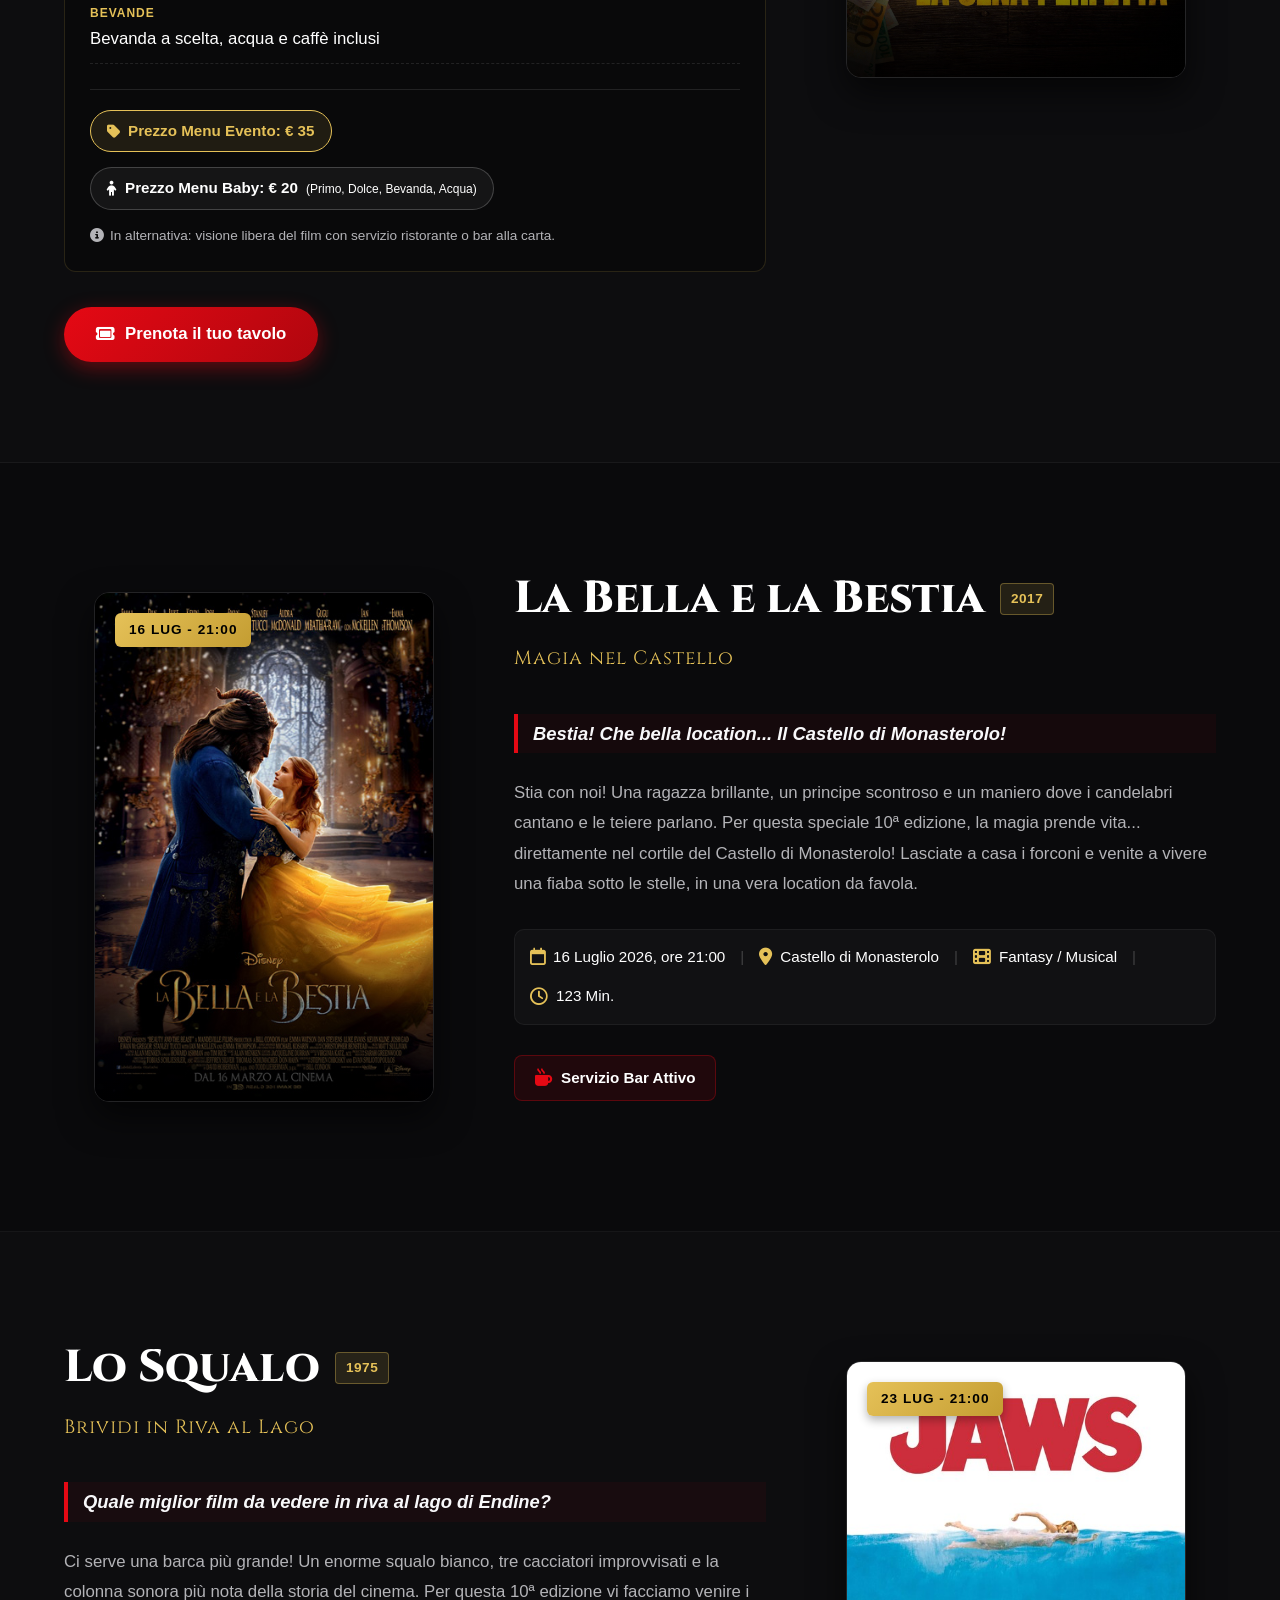
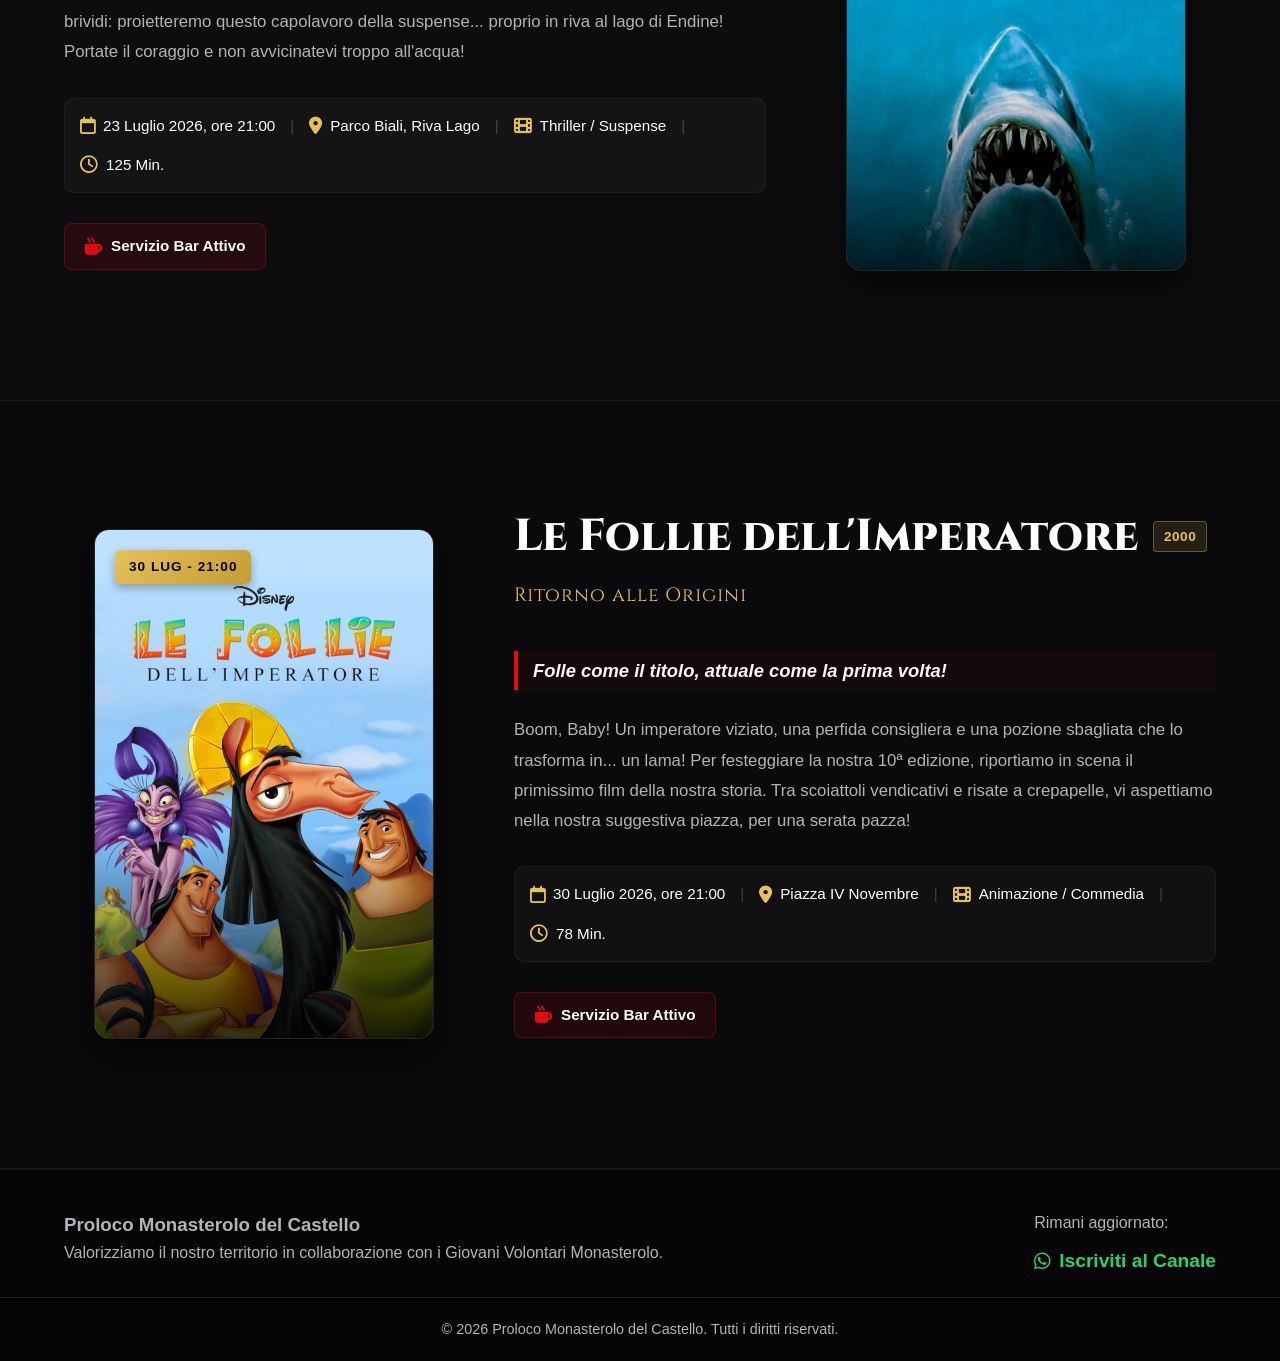
==== commit fdc70b28: "Update cinema-decima-edizione.html" ====
--- a/cinema-decima-edizione.html
+++ b/cinema-decima-edizione.html
@@ -145,9 +145,15 @@
 
         .cinema-nav-container {
             display: flex;
-            justify-content: center;
+            justify-content: flex-start;
             gap: 15px;
             padding: 0 15px;
+        }
+
+        @media (min-width: 768px) {
+            .cinema-nav-container {
+                justify-content: center;
+            }
         }
 
         .cinema-nav-link {
@@ -671,8 +677,6 @@
                     <!-- Technical Details -->
                     <div class="tech-details">
                         <span class="tech-item"><i class="fa-regular fa-calendar"></i> 9 Luglio 2026, ore 20:45</span>
-                        <span class="tech-item separator">|</span>
-                        <span class="tech-item"><i class="fa-solid fa-clapperboard"></i> 2022</span>
                         <span class="tech-item separator">|</span>
                         <span class="tech-item"><i class="fa-solid fa-location-dot"></i> Ristorante Bolen</span>
                         <span class="tech-item separator">|</span>
@@ -760,8 +764,6 @@
                     <div class="tech-details">
                         <span class="tech-item"><i class="fa-regular fa-calendar"></i> 16 Luglio 2026, ore 21:00</span>
                         <span class="tech-item separator">|</span>
-                        <span class="tech-item"><i class="fa-solid fa-clapperboard"></i> 2017</span>
-                        <span class="tech-item separator">|</span>
                         <span class="tech-item"><i class="fa-solid fa-location-dot"></i> Castello di Monasterolo</span>
                         <span class="tech-item separator">|</span>
                         <span class="tech-item"><i class="fa-solid fa-film"></i> Fantasy / Musical</span>
@@ -810,8 +812,6 @@
                     <div class="tech-details">
                         <span class="tech-item"><i class="fa-regular fa-calendar"></i> 23 Luglio 2026, ore 21:00</span>
                         <span class="tech-item separator">|</span>
-                        <span class="tech-item"><i class="fa-solid fa-clapperboard"></i> 1975</span>
-                        <span class="tech-item separator">|</span>
                         <span class="tech-item"><i class="fa-solid fa-location-dot"></i> Parco Biali, Riva Lago</span>
                         <span class="tech-item separator">|</span>
                         <span class="tech-item"><i class="fa-solid fa-film"></i> Thriller / Suspense</span>
@@ -859,8 +859,6 @@
                     <!-- Technical Details -->
                     <div class="tech-details">
                         <span class="tech-item"><i class="fa-regular fa-calendar"></i> 30 Luglio 2026, ore 21:00</span>
-                        <span class="tech-item separator">|</span>
-                        <span class="tech-item"><i class="fa-solid fa-clapperboard"></i> 2000</span>
                         <span class="tech-item separator">|</span>
                         <span class="tech-item"><i class="fa-solid fa-location-dot"></i> Piazza IV Novembre</span>
                         <span class="tech-item separator">|</span>
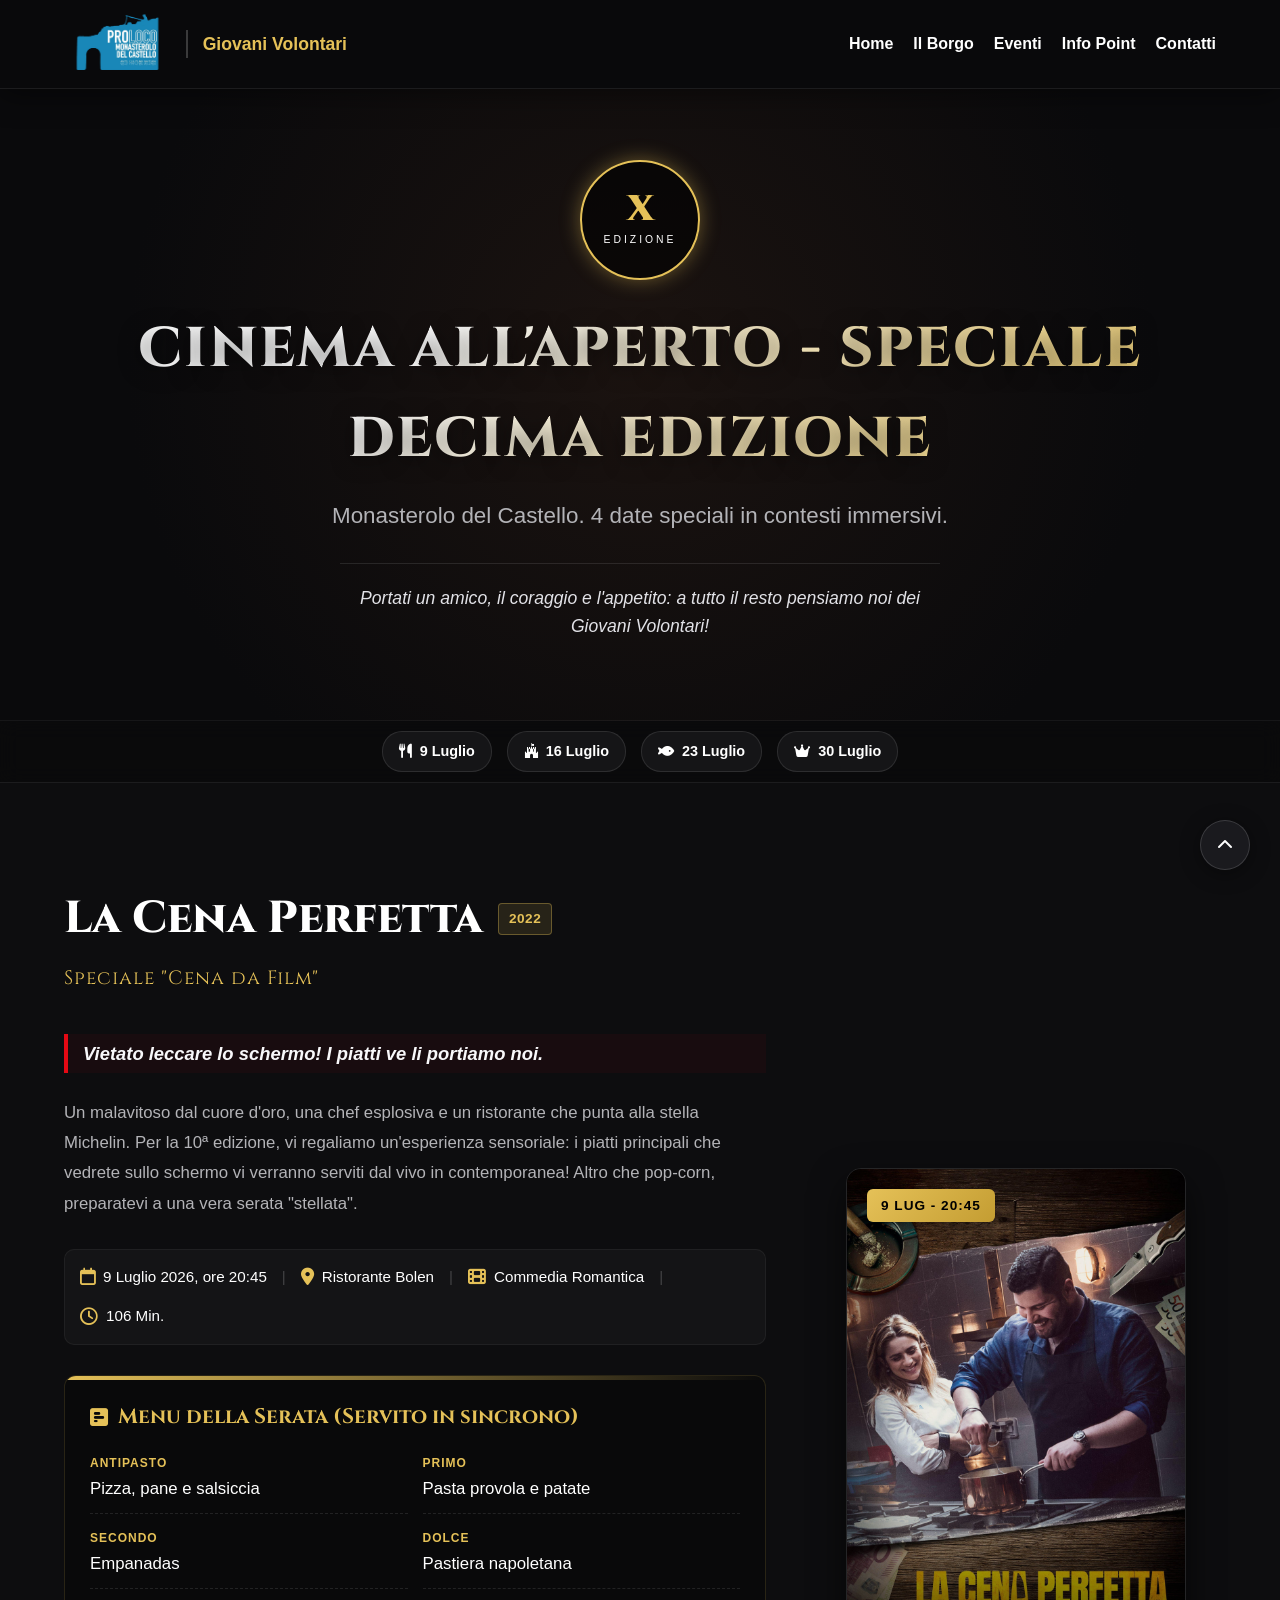
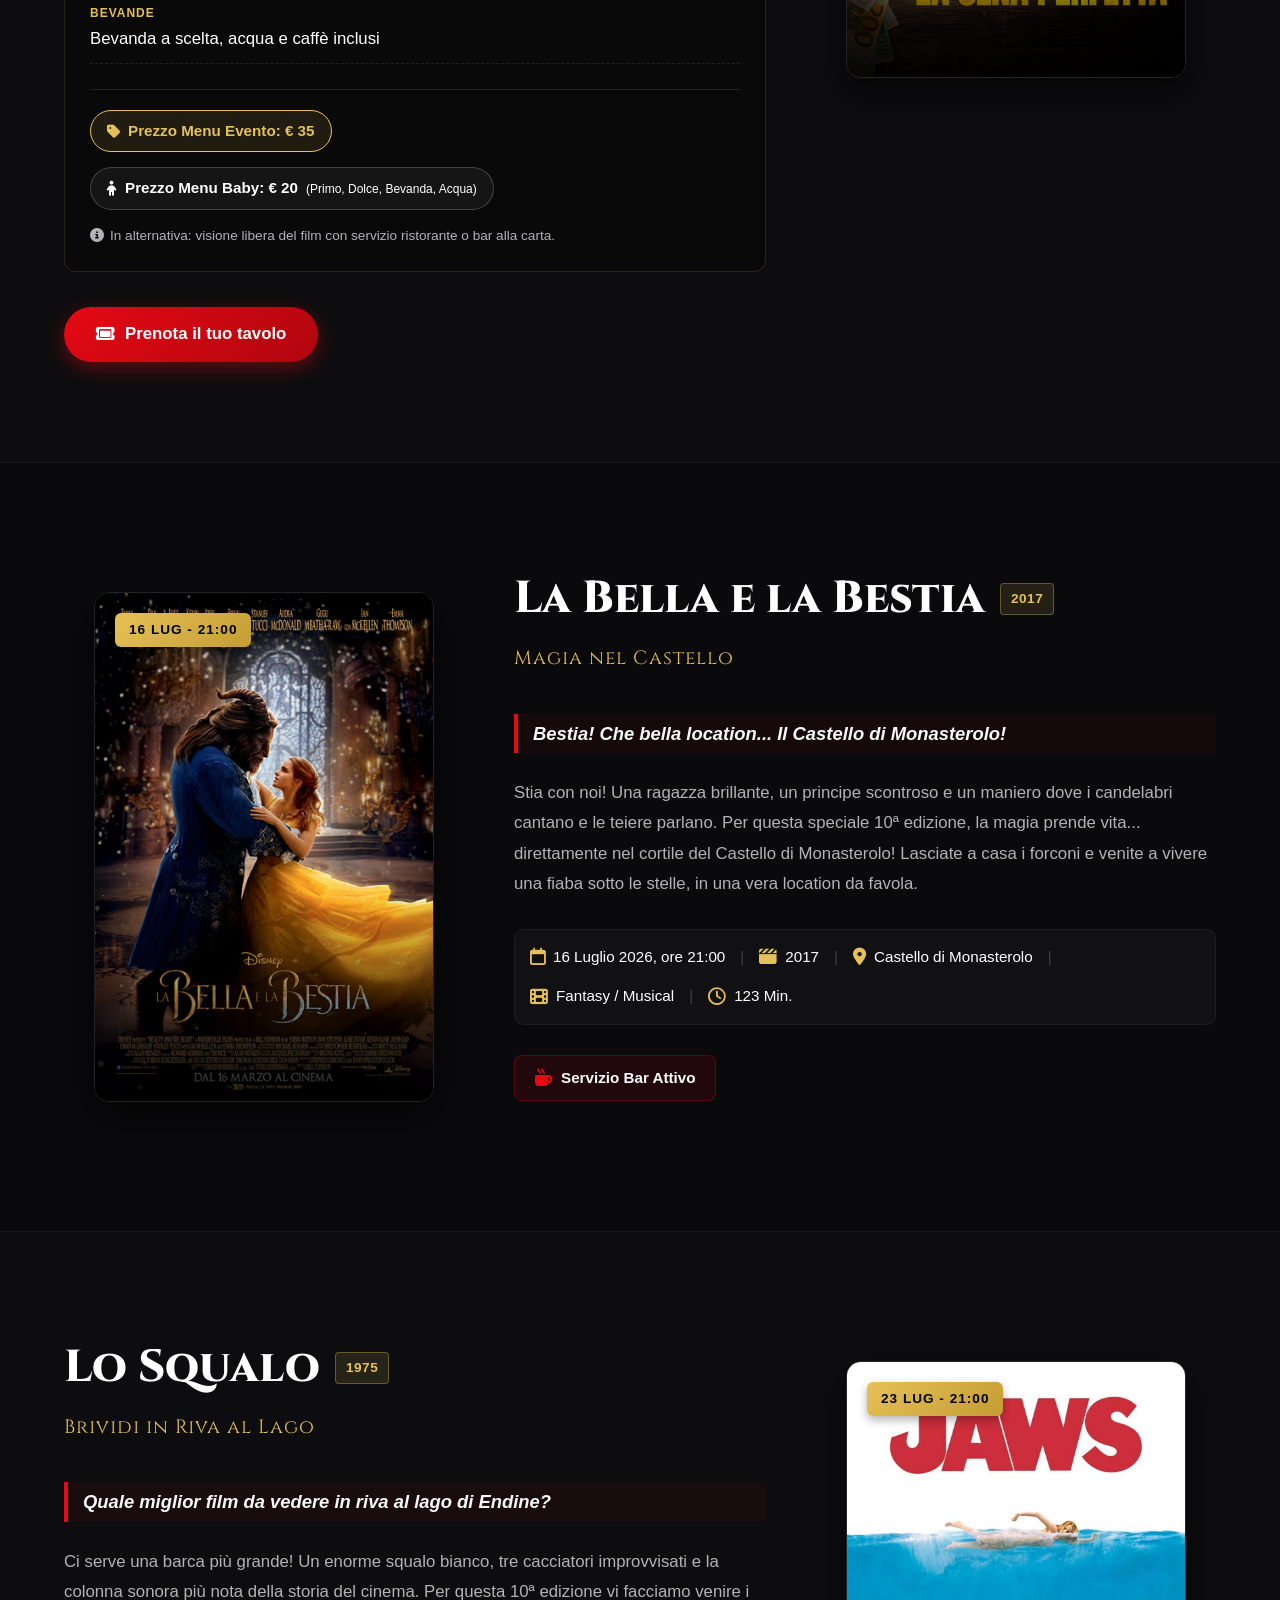
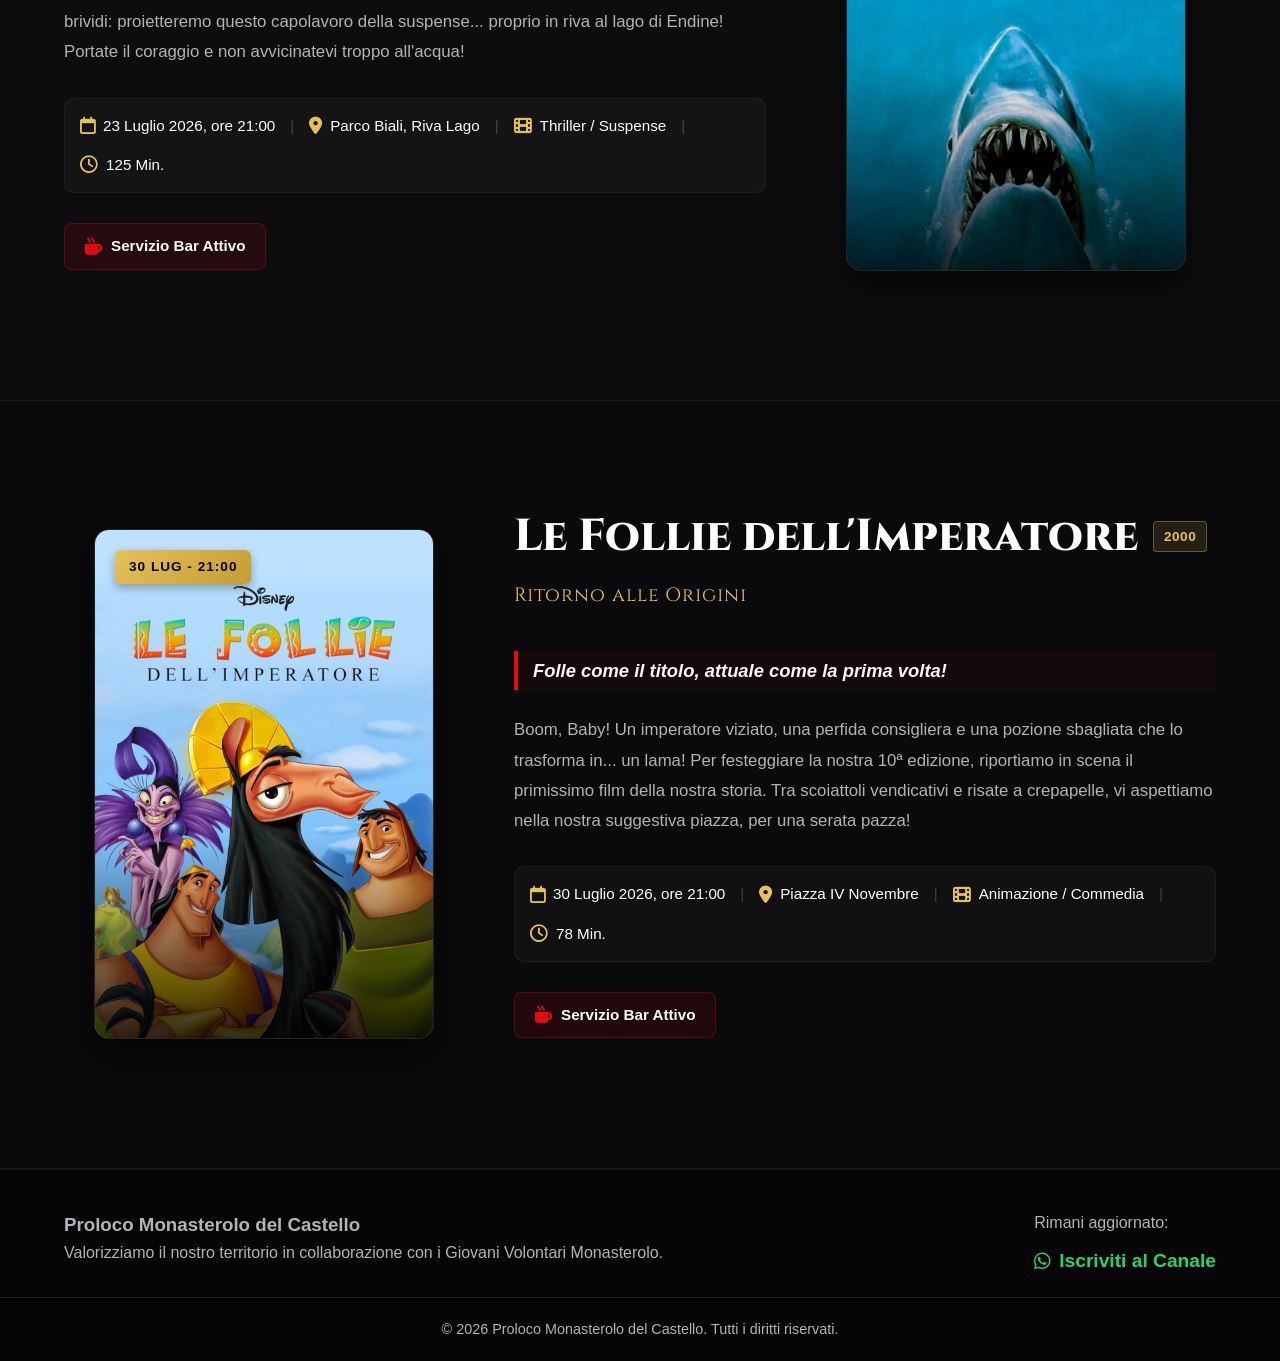
==== commit 277d92a3: "Merge branch 'main' into Mattia" ====
--- a/cinema-decima-edizione.html
+++ b/cinema-decima-edizione.html
@@ -764,6 +764,8 @@
                     <div class="tech-details">
                         <span class="tech-item"><i class="fa-regular fa-calendar"></i> 16 Luglio 2026, ore 21:00</span>
                         <span class="tech-item separator">|</span>
+                        <span class="tech-item"><i class="fa-solid fa-clapperboard"></i> 2017</span>
+                        <span class="tech-item separator">|</span>
                         <span class="tech-item"><i class="fa-solid fa-location-dot"></i> Castello di Monasterolo</span>
                         <span class="tech-item separator">|</span>
                         <span class="tech-item"><i class="fa-solid fa-film"></i> Fantasy / Musical</span>
